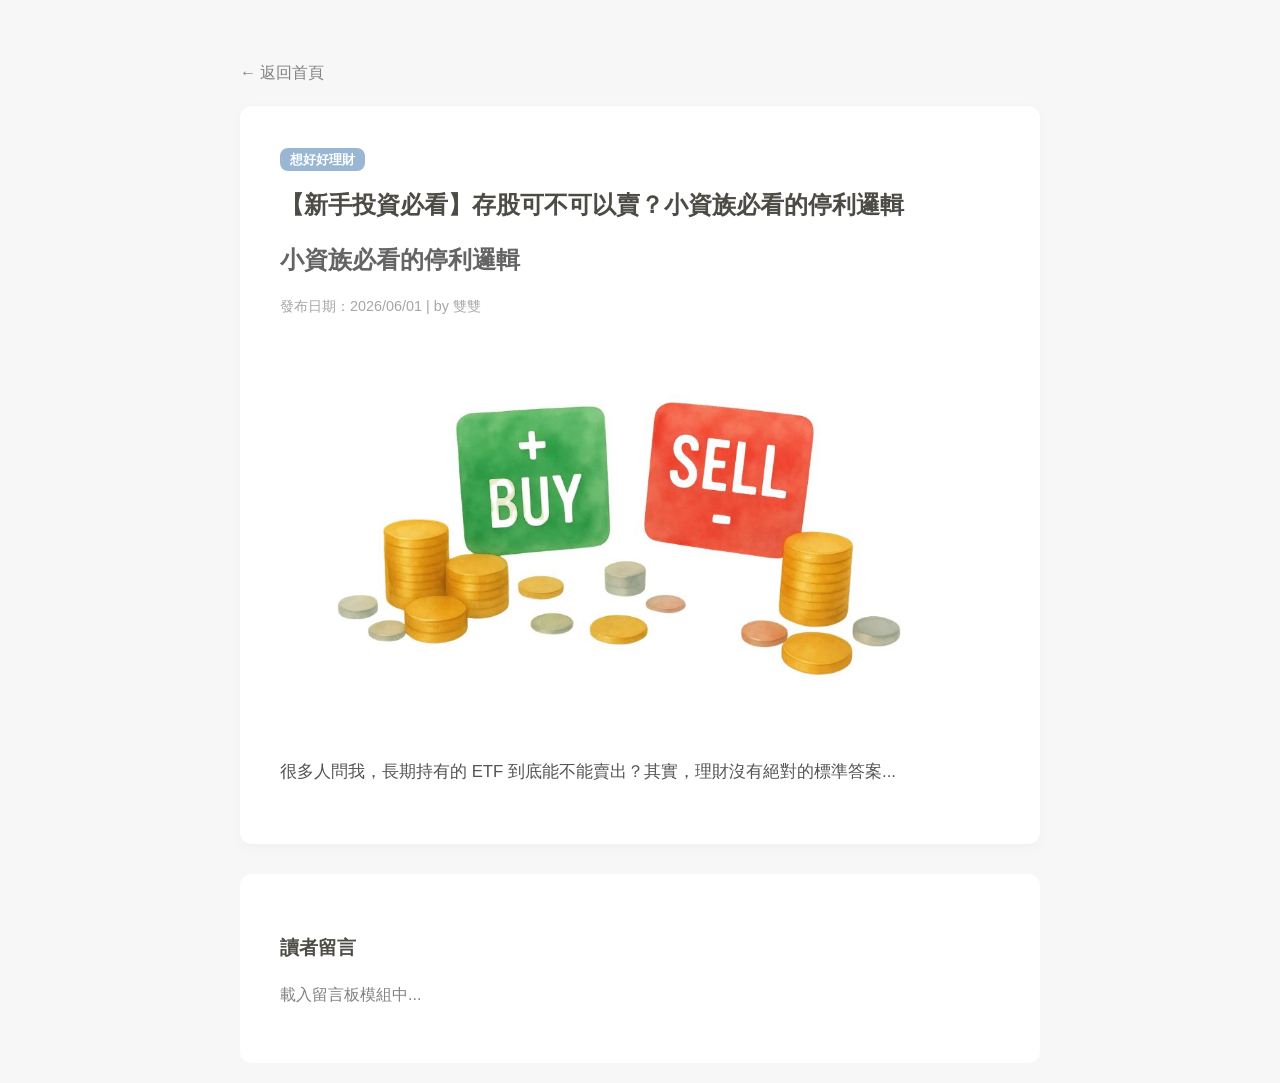
==== article-template.html @ 20d700a5 "Update article-template.html" ====
<!DOCTYPE html>
<html lang="zh-Hant">
<head>
    <meta charset="UTF-8">
    <meta name="viewport" content="width=device-width, initial-scale=1.0">
    <title>文章內頁 | 雙下巴存股</title>
    <link href="https://fonts.googleapis.com/css2?family=Noto+Sans+TC:wght@400;500;700&display=swap" rel="stylesheet">
    <link rel="stylesheet" href="style.css">
</head>
<body class="no-copy">

    <div class="container" style="max-width: 800px; margin-top: 40px;">
        <a href="index.html" style="color: var(--gray-3); text-decoration: none;">← 返回首頁</a>
        
        <!-- 文章標題與版頭圖片 -->
        <article style="background: var(--bg-white); padding: 40px; border-radius: var(--radius-md); margin-top: 20px; box-shadow: 0 4px 15px rgba(0,0,0,0.03);">
            <span class="tag tag-blue">想好好理財</span>
            <h1 style="color: var(--text-title); margin: 15px 0;">【新手投資必看】存股可不可以賣？小資族必看的停利邏輯</h1>
            <p> <h2 style="color: var(--text-light); margin: 12px 0;">小資族必看的停利邏輯</h2><p>
            <p style="color: var(--gray-4); font-size: 0.9rem;">發布日期：2026/06/01 | by 雙雙</p>
            
          <img src="存股可不可以賣.jpg" style="width: 100%; aspect-ratio: 16 / 9; object-fit: cover; display: block; margin: 0 auto 20px auto; border-radius: 12px;">
            
            <!-- 內文區塊 -->
            <div style="color: var(--text-body); line-height: 1.8; font-size: 1.05rem;">
                <p>很多人問我，長期持有的 ETF 到底能不能賣出？其實，理財沒有絕對的標準答案...</p>
                <!-- 這裡可以依序放入你的文字段落 -->
            </div>
        </article>

        <!-- 讀者留言板區塊 (使用第三方嵌入) -->
        <div style="background: var(--bg-white); padding: 40px; border-radius: var(--radius-md); margin-top: 30px;">
            <h3 style="color: var(--text-title);">讀者留言</h3>
            <div id="comments-section">
                <!-- 
                  【設定提示】
                  因為 GitHub Pages 是靜態網頁，建議在此處貼上 Disqus (disqus.com) 
                  或 Giscus (giscus.app) 提供的免費 HTML/JS 嵌入代碼。
                  它會自動生成一個完整的留言與回覆介面。
                -->
                <p style="color: var(--gray-3);">載入留言板模組中...</p>
            </div>
        </div>
    </div>

    <!-- 腳本：防複製防右鍵 -->
    <script>
        document.addEventListener('contextmenu', event => event.preventDefault());
        document.addEventListener('copy', event => {
            event.preventDefault();
            alert('本網站內容受版權保護，禁止複製。');
        });
    </script>
</body>
</html>
---- style.css ----
/* === 色彩與全域變數設定 === */

:root {
    /* 主體字型 (隨時可替換) */
    --main-font: 'Noto Serif TC', sans-serif;
    
    /* 標題與內文 */
    --text-title: #4D4B45;
    --text-body: #545454;
    --text-light: #646464;
    
    /* 背景色 */
    --bg-white: #ffffff;
    --bg-light-gray: #f7f7f7;
    
    /* 莫蘭迪與淺灰色系 */
    --morandi-blue: #99B7D3;
    --gray-1: #b8b8b8;
    --gray-2: #868686;
    --gray-3: #828282;
    --gray-4: #a6a6a6;
    
    /* 重點裝飾色 */
    --accent-blue: #4274A3;
    --accent-yellow: #FEF3C7;
    
    /* 倒角設定 (微圓角) */
    --radius-sm: 8px;
    --radius-md: 12px;
}

/* === 基礎設定與防拷貝 === */
body {
    font-family: var(--main-font);
    background-color: var(--bg-light-gray);
    color: var(--text-body);
    margin: 0;
    line-height: 1.6;
}

/* 禁止選取文字的 CSS 雙重防護 */
.no-copy {
    -webkit-user-select: none;
    -moz-user-select: none;
    -ms-user-select: none;
    user-select: none;
}

/* === 頂部橫幅與大頭貼 === */
.banner-section {
    position: relative;
    text-align: center;
    background-color: var(--bg-white);
    padding-bottom: 30px;
}

.banner-bg {
    height: 250px;
    /* 漸層帶透明度底圖 */
    background: linear-gradient(to bottom, rgba(153, 183, 211, 0.3), rgba(247, 247, 247, 0.5)), url('封面.jpg') center/cover;
}

.profile-avatar {
    width: 150px;
    height: 150px;
    border-radius: 50%; /* 大頭貼維持全圓 */
    border: 4px solid var(--bg-white);
    margin-top: -60px;
    box-shadow: 0 4px 10px rgba(0,0,0,0.1);
    object-fit: cover;
}

.profile-name { color: var(--text-title); margin: 10px 0 5px; font-size: 2rem; }
.profile-bio { color: var(--text-light); font-size: 1.3rem; margin: 0; }

/* === 版面配置 === */
.container { max-width: 1100px; margin: 0 auto; padding: 20px; }

/* === 動態數據區 === */
.stats-section {
    display: flex; justify-content: center; gap: 30px; margin: 30px 0;
}
.stat-box {
    background: var(--bg-white); padding: 20px 40px;
    border-radius: var(--radius-sm); text-align: center;
    box-shadow: 0 2px 15px rgba(0,0,0,0.03);
}
.stat-title { display: block; color: var(--gray-3); font-size: 0.9rem; }
.stat-number { display: block; color: var(--accent-blue); font-size: 2rem; font-weight: bold; margin-top: 5px; }

/* === 頁籤 (Tabs) === */
.tabs {
    display: flex; gap: 15px; margin-bottom: 30px; justify-content: center;
    border-bottom: 2px solid #eaeaea; padding-bottom: 10px;
}
.tab-btn {
    background: none; border: none; font-size: 1rem; color: var(--gray-2);
    cursor: pointer; padding: 5px 10px; font-weight: 500; transition: 0.3s;
}
.tab-btn.active { color: var(--accent-blue); border-bottom: 3px solid var(--accent-blue); }

/* === 文章卡片 (包含書單格式) === */
.article-grid {
    display: grid; grid-template-columns: repeat(auto-fill, minmax(300px, 1fr)); gap: 25px;
}
.article-card {
    background: var(--bg-white); border-radius: var(--radius-md);
    overflow: hidden; box-shadow: 0 4px 12px rgba(0,0,0,0.05);
    transition: transform 0.2s ease, box-shadow 0.2s ease;
}

/* 點擊按下去的動畫效果 */
.article-card:active, .read-more:active {
    transform: scale(0.98); /* 稍微縮小模擬點按 */
}

.card-img { 
    width: 100%; 
    aspect-ratio: 16 / 9; /* 鎖定 16:9 黃金比例 */
    object-fit: cover;
display: block;}
.card-content { padding: 20px; }
.card-content h3 { color: var(--text-title); margin: 10px 0; font-size: 1.2rem; }
.card-content p { color: var(--text-light); font-size: 0.95rem; }

.tag { padding: 4px 10px; border-radius: var(--radius-sm); font-size: 0.8rem; font-weight: bold; }
.tag-blue { background-color: var(--morandi-blue); color: var(--bg-white); }
.tag-yellow { background-color: var(--accent-yellow); color: var(--text-title); }
.tag-gray { background-color: var(--gray-1); color: var(--text-title); }

.read-more {
    display: inline-block; margin-top: 15px; color: var(--accent-blue);
    text-decoration: none; font-weight: bold; font-size: 1.1rem;
}

/* === 頁尾 (Footer) === */
footer {
    background-color: var(--bg-white); padding: 40px 20px;
    text-align: center; margin-top: 50px; border-top: 1px solid #eaeaea;
}
.footer-links { margin-bottom: 15px; }
.footer-links a { color: var(--gray-3); text-decoration: none; margin: 0 15px; font-size: 0.9rem; }
.footer-links a:hover { color: var(--accent-blue); }
.copyright { color: var(--gray-4); font-size: 0.8rem; }
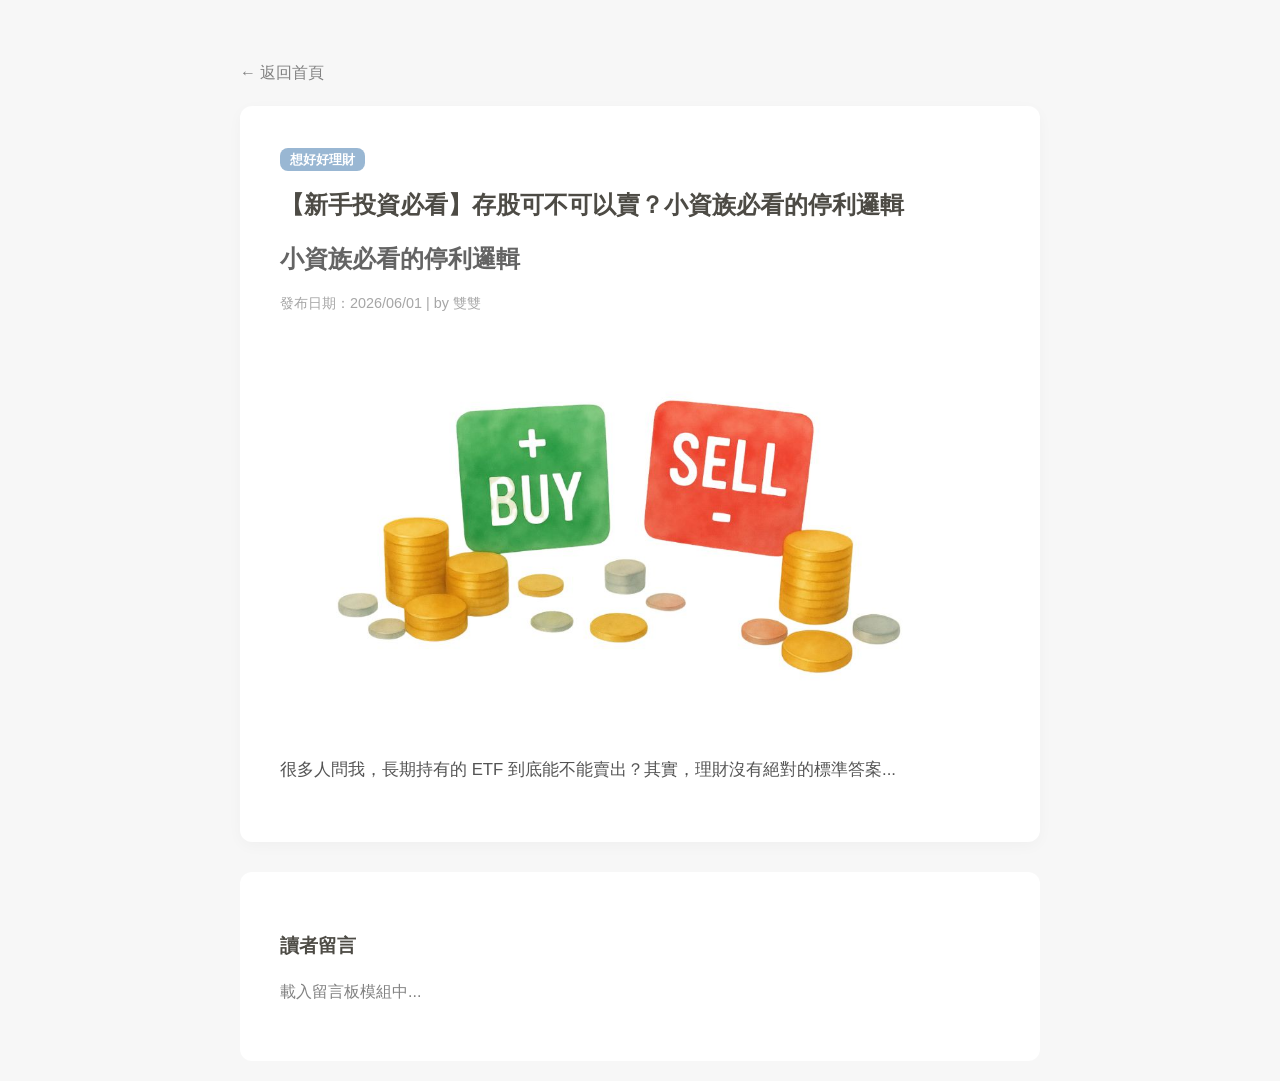
==== commit 3becccb7: "Fix HTML structure and update content" ====
--- a/article-template.html
+++ b/article-template.html
@@ -16,7 +16,7 @@
         <article style="background: var(--bg-white); padding: 40px; border-radius: var(--radius-md); margin-top: 20px; box-shadow: 0 4px 15px rgba(0,0,0,0.03);">
             <span class="tag tag-blue">想好好理財</span>
             <h1 style="color: var(--text-title); margin: 15px 0;">【新手投資必看】存股可不可以賣？小資族必看的停利邏輯</h1>
-            <p> <h2 style="color: var(--text-light); margin: 12px 0;">小資族必看的停利邏輯</h2><p>
+            <h2 style="color: var(--text-light); margin: 12px 0;">小資族必看的停利邏輯</h2>
             <p style="color: var(--gray-4); font-size: 0.9rem;">發布日期：2026/06/01 | by 雙雙</p>
             
           <img src="存股可不可以賣.jpg" style="width: 100%; aspect-ratio: 16 / 9; object-fit: cover; display: block; margin: 0 auto 20px auto; border-radius: 12px;">
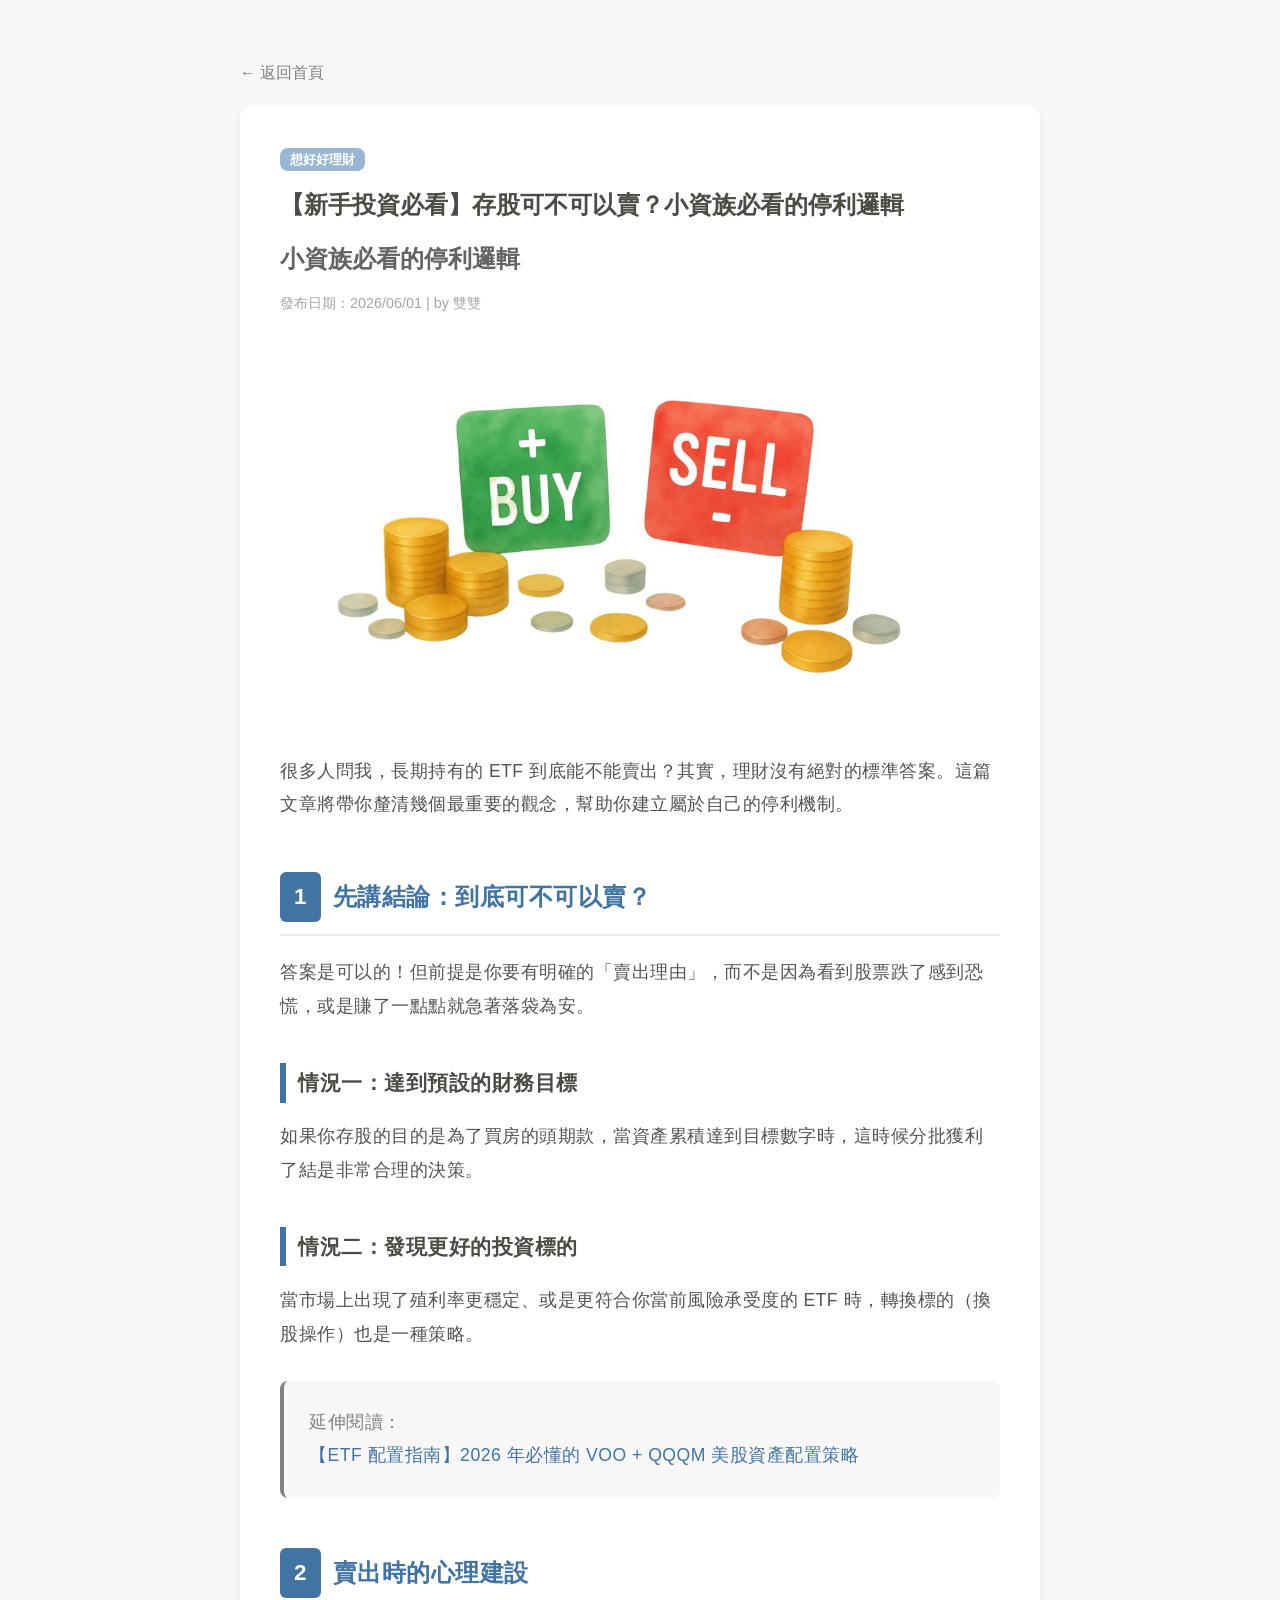
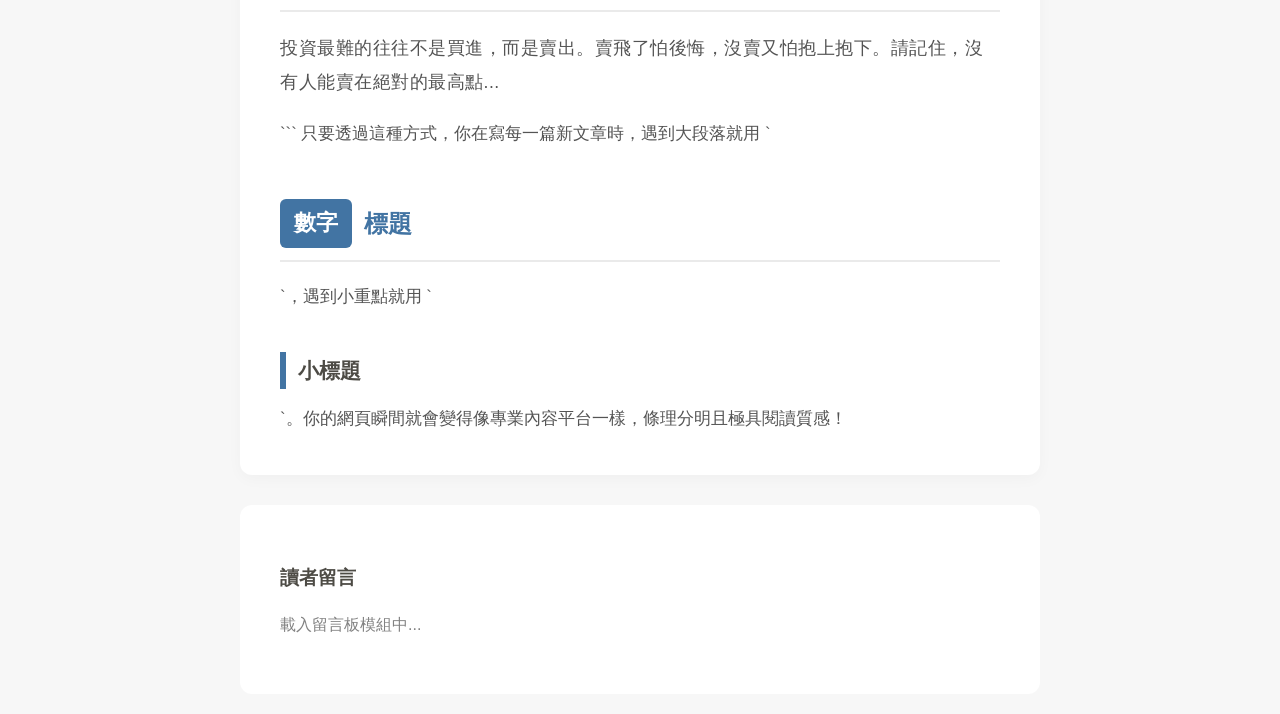
==== commit daaecfb7: "Update article-template.html" ====
--- a/article-template.html
+++ b/article-template.html
@@ -23,7 +23,35 @@
             
             <!-- 內文區塊 -->
             <div style="color: var(--text-body); line-height: 1.8; font-size: 1.05rem;">
-                <p>很多人問我，長期持有的 ETF 到底能不能賣出？其實，理財沒有絕對的標準答案...</p>
+                <div class="article-body">
+                
+                <p>很多人問我，長期持有的 ETF 到底能不能賣出？其實，理財沒有絕對的標準答案。這篇文章將帶你釐清幾個最重要的觀念，幫助你建立屬於自己的停利機制。</p>
+                
+                <h2 class="article-h2">
+                    <span class="step-num">1</span> 先講結論：到底可不可以賣？
+                </h2>
+                <p>答案是可以的！但前提是你要有明確的「賣出理由」，而不是因為看到股票跌了感到恐慌，或是賺了一點點就急著落袋為安。</p>
+
+                <h3 class="article-h3">情況一：達到預設的財務目標</h3>
+                <p>如果你存股的目的是為了買房的頭期款，當資產累積達到目標數字時，這時候分批獲利了結是非常合理的決策。</p>
+
+                <h3 class="article-h3">情況二：發現更好的投資標的</h3>
+                <p>當市場上出現了殖利率更穩定、或是更符合你當前風險承受度的 ETF 時，轉換標的（換股操作）也是一種策略。</p>
+
+                <div class="info-box">
+                    <p style="margin: 0; color: var(--gray-3);">延伸閱讀：</p>
+                    <a href="article-02.html">【ETF 配置指南】2026 年必懂的 VOO + QQQM 美股資產配置策略</a>
+                </div>
+
+                <h2 class="article-h2">
+                    <span class="step-num">2</span> 賣出時的心理建設
+                </h2>
+                <p>投資最難的往往不是買進，而是賣出。賣飛了怕後悔，沒賣又怕抱上抱下。請記住，沒有人能賣在絕對的最高點...</p>
+
+            </div>
+            ```
+
+只要透過這種方式，你在寫每一篇新文章時，遇到大段落就用 `<h2 class="article-h2"><span class="step-num">數字</span> 標題</h2>`，遇到小重點就用 `<h3 class="article-h3">小標題</h3>`。你的網頁瞬間就會變得像專業內容平台一樣，條理分明且極具閱讀質感！
                 <!-- 這裡可以依序放入你的文字段落 -->
             </div>
         </article>
--- a/style.css
+++ b/style.css
@@ -142,3 +142,69 @@
 .footer-links a { color: var(--gray-3); text-decoration: none; margin: 0 15px; font-size: 0.9rem; }
 .footer-links a:hover { color: var(--accent-blue); }
 .copyright { color: var(--gray-4); font-size: 0.8rem; }
+/* =========================================
+   文章內頁專用排版樣式 (Article Body)
+   ========================================= */
+
+/* 1. 統一文章內文的行距、字體大小與顏色 */
+.article-body {
+    color: var(--text-body);
+    line-height: 1.9;         /* 增加行距讓閱讀更舒適 */
+    font-size: 1.1rem;        /* 適合長文閱讀的字體大小 */
+    letter-spacing: 0.5px;    /* 字元間距稍微拉開 */
+}
+
+.article-body p {
+    margin-bottom: 20px;      /* 每個段落之間留出呼吸空間 */
+}
+
+/* 2. 帶有數字方塊的大標題 (H2) */
+.article-h2 {
+    font-size: 1.5rem;
+    color: var(--accent-blue);
+    border-bottom: 2px solid #eaeaea; /* 下方的分隔線 */
+    padding-bottom: 12px;
+    margin: 50px 0 20px 0;    /* 和上方的內容保持較大距離 */
+    display: flex;            /* 讓數字方塊和文字水平排列 */
+    align-items: center;
+    gap: 12px;                /* 數字方塊和文字的間距 */
+    font-weight: bold;
+}
+
+/* 大標題旁邊的數字方塊設計 */
+.step-num {
+    background-color: var(--accent-blue);
+    color: var(--bg-white);
+    padding: 4px 14px;
+    border-radius: 6px;
+    font-size: 1.4rem;
+}
+
+/* 3. 帶有左側藍色粗線的次標題 (H3) */
+.article-h3 {
+    font-size: 1.3rem;
+    color: var(--text-title);
+    border-left: 6px solid var(--accent-blue); /* 左側的藍色直線 */
+    padding-left: 12px;       /* 讓文字跟藍線保持距離 */
+    margin: 40px 0 15px 0;
+    font-weight: bold;
+}
+
+/* 4. 灰底的重點提示 / 延伸閱讀區塊 */
+.info-box {
+    background-color: var(--bg-light-gray);
+    padding: 25px;
+    border-radius: var(--radius-sm);
+    margin: 30px 0;
+    border-left: 4px solid var(--gray-3); /* 左側加一條低調的灰線 */
+}
+
+/* 延伸閱讀區塊內的連結顏色 */
+.info-box a {
+    color: var(--accent-blue);
+    text-decoration: none;
+    font-weight: 500;
+}
+.info-box a:hover {
+    text-decoration: underline;
+}
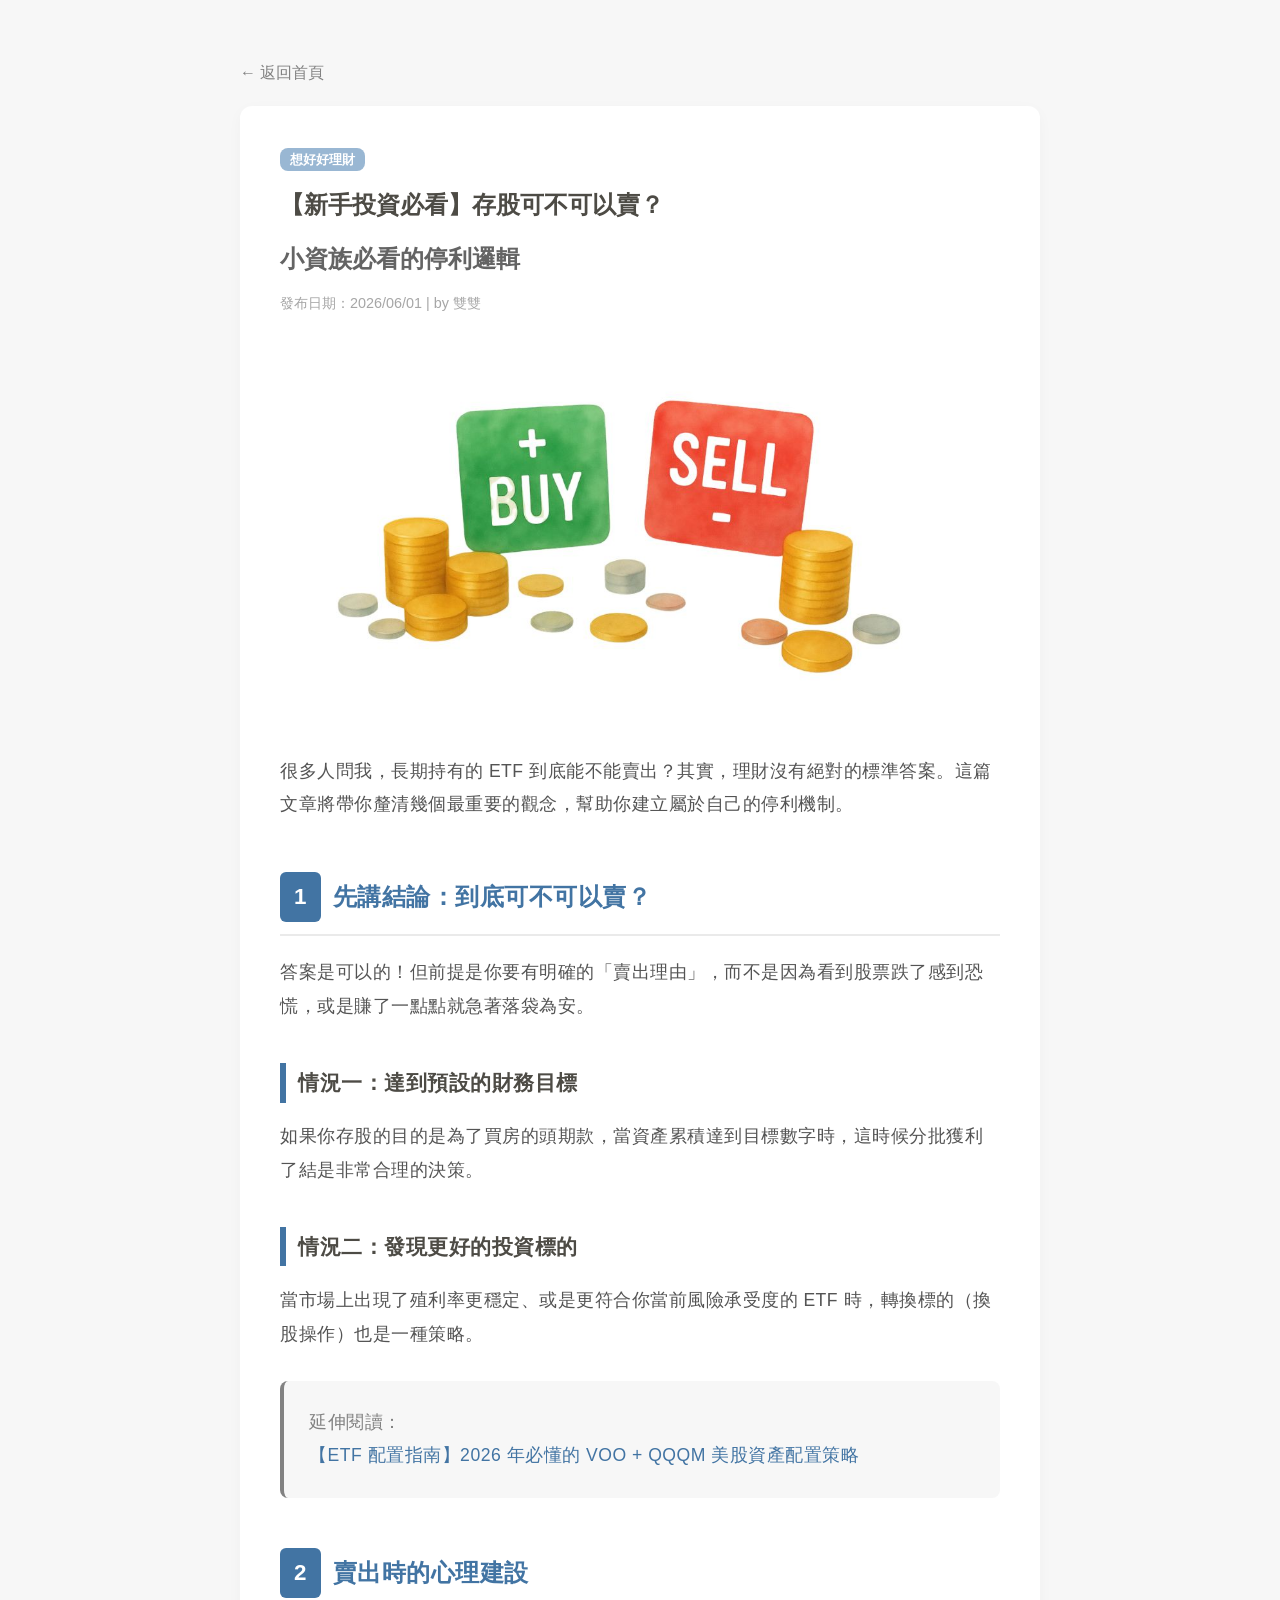
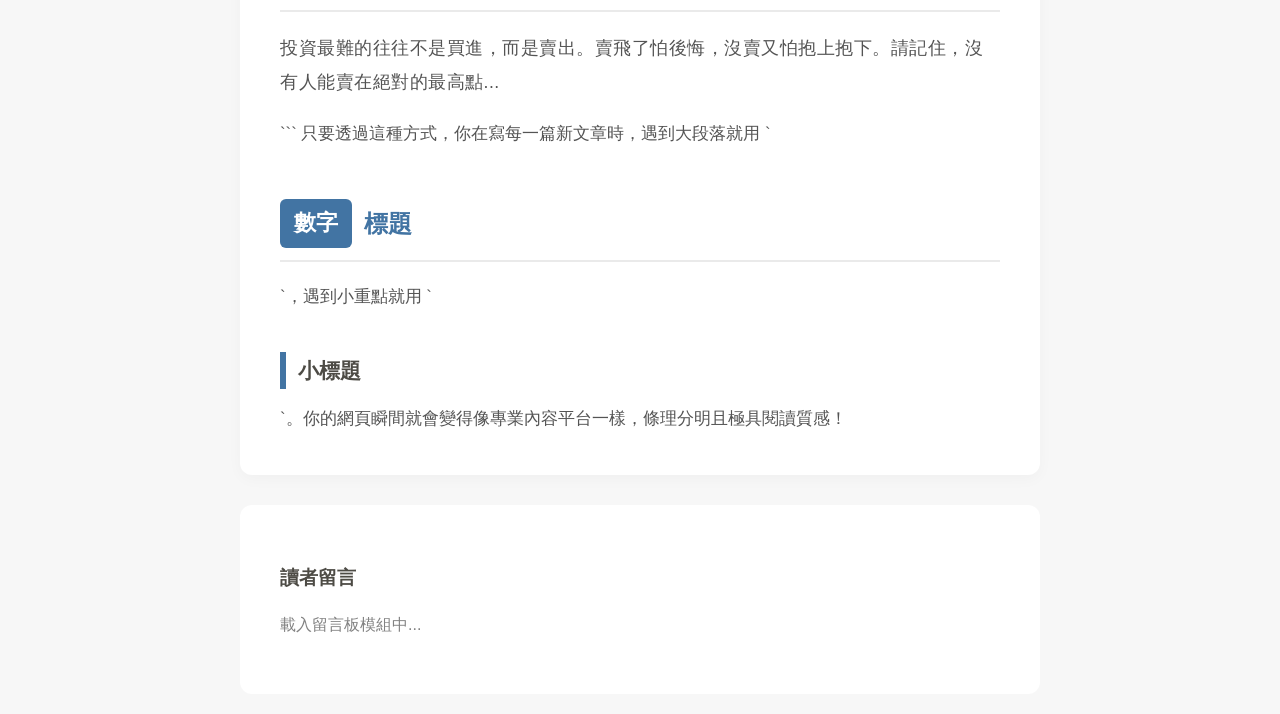
==== commit c1068562: "Update article-template.html" ====
--- a/article-template.html
+++ b/article-template.html
@@ -15,7 +15,7 @@
         <!-- 文章標題與版頭圖片 -->
         <article style="background: var(--bg-white); padding: 40px; border-radius: var(--radius-md); margin-top: 20px; box-shadow: 0 4px 15px rgba(0,0,0,0.03);">
             <span class="tag tag-blue">想好好理財</span>
-            <h1 style="color: var(--text-title); margin: 15px 0;">【新手投資必看】存股可不可以賣？小資族必看的停利邏輯</h1>
+            <h1 style="color: var(--text-title); margin: 15px 0;">【新手投資必看】存股可不可以賣？</h1>
             <h2 style="color: var(--text-light); margin: 12px 0;">小資族必看的停利邏輯</h2>
             <p style="color: var(--gray-4); font-size: 0.9rem;">發布日期：2026/06/01 | by 雙雙</p>
             
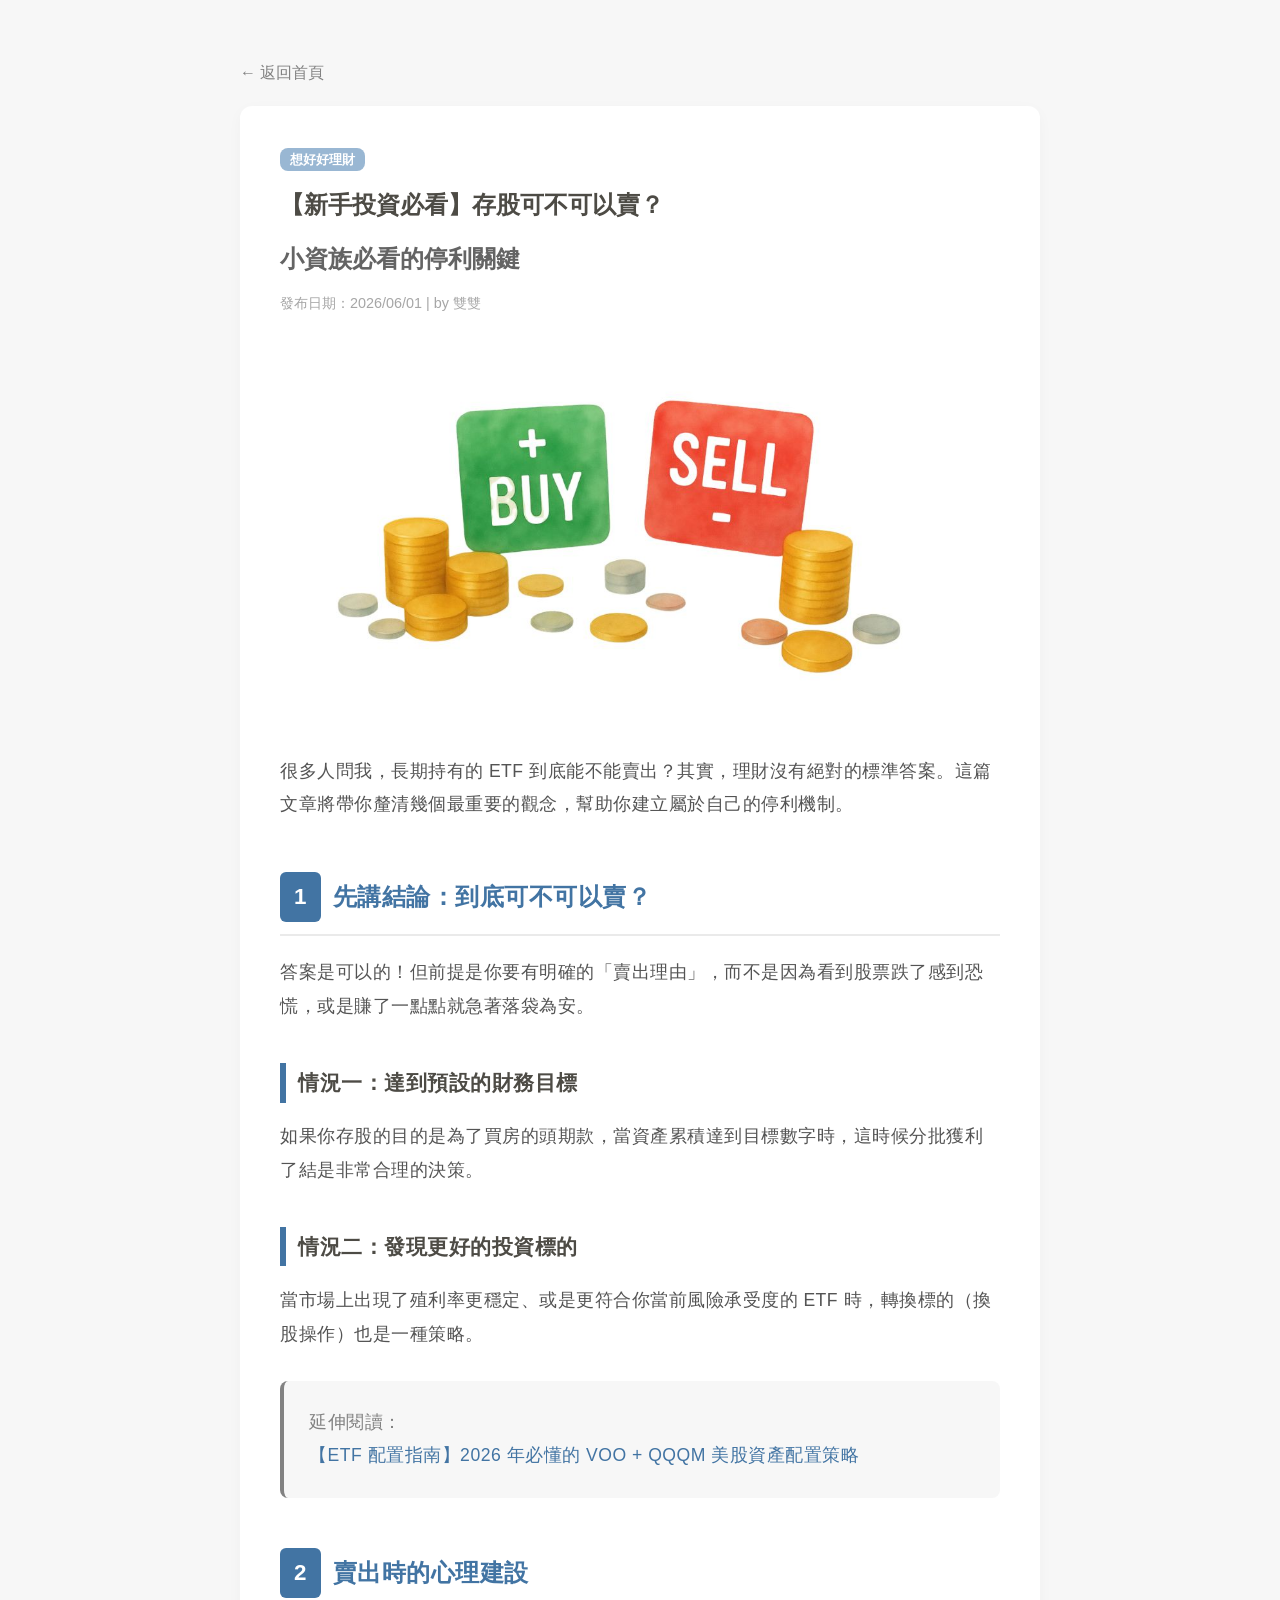
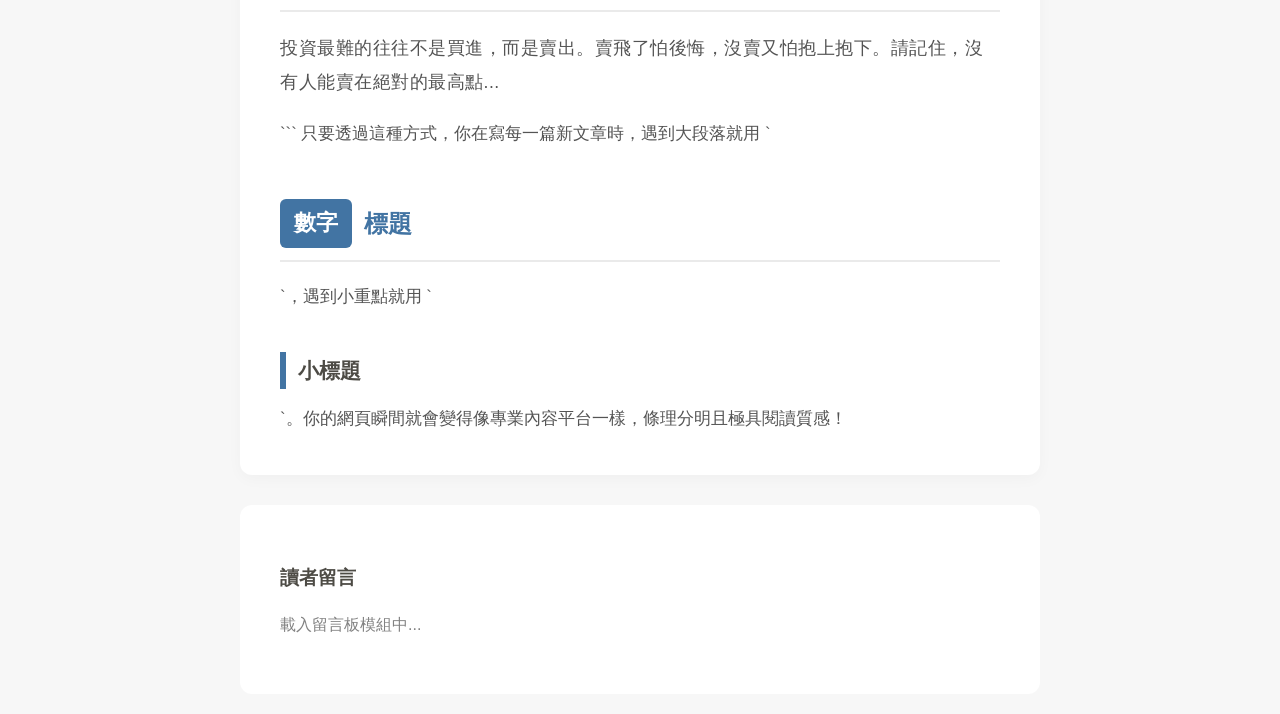
==== commit c3361881: "Update article-template.html" ====
--- a/article-template.html
+++ b/article-template.html
@@ -16,7 +16,7 @@
         <article style="background: var(--bg-white); padding: 40px; border-radius: var(--radius-md); margin-top: 20px; box-shadow: 0 4px 15px rgba(0,0,0,0.03);">
             <span class="tag tag-blue">想好好理財</span>
             <h1 style="color: var(--text-title); margin: 15px 0;">【新手投資必看】存股可不可以賣？</h1>
-            <h2 style="color: var(--text-light); margin: 12px 0;">小資族必看的停利邏輯</h2>
+            <h2 style="color: var(--text-light); margin: 12px 0;">小資族必看的停利關鍵</h2>
             <p style="color: var(--gray-4); font-size: 0.9rem;">發布日期：2026/06/01 | by 雙雙</p>
             
           <img src="存股可不可以賣.jpg" style="width: 100%; aspect-ratio: 16 / 9; object-fit: cover; display: block; margin: 0 auto 20px auto; border-radius: 12px;">
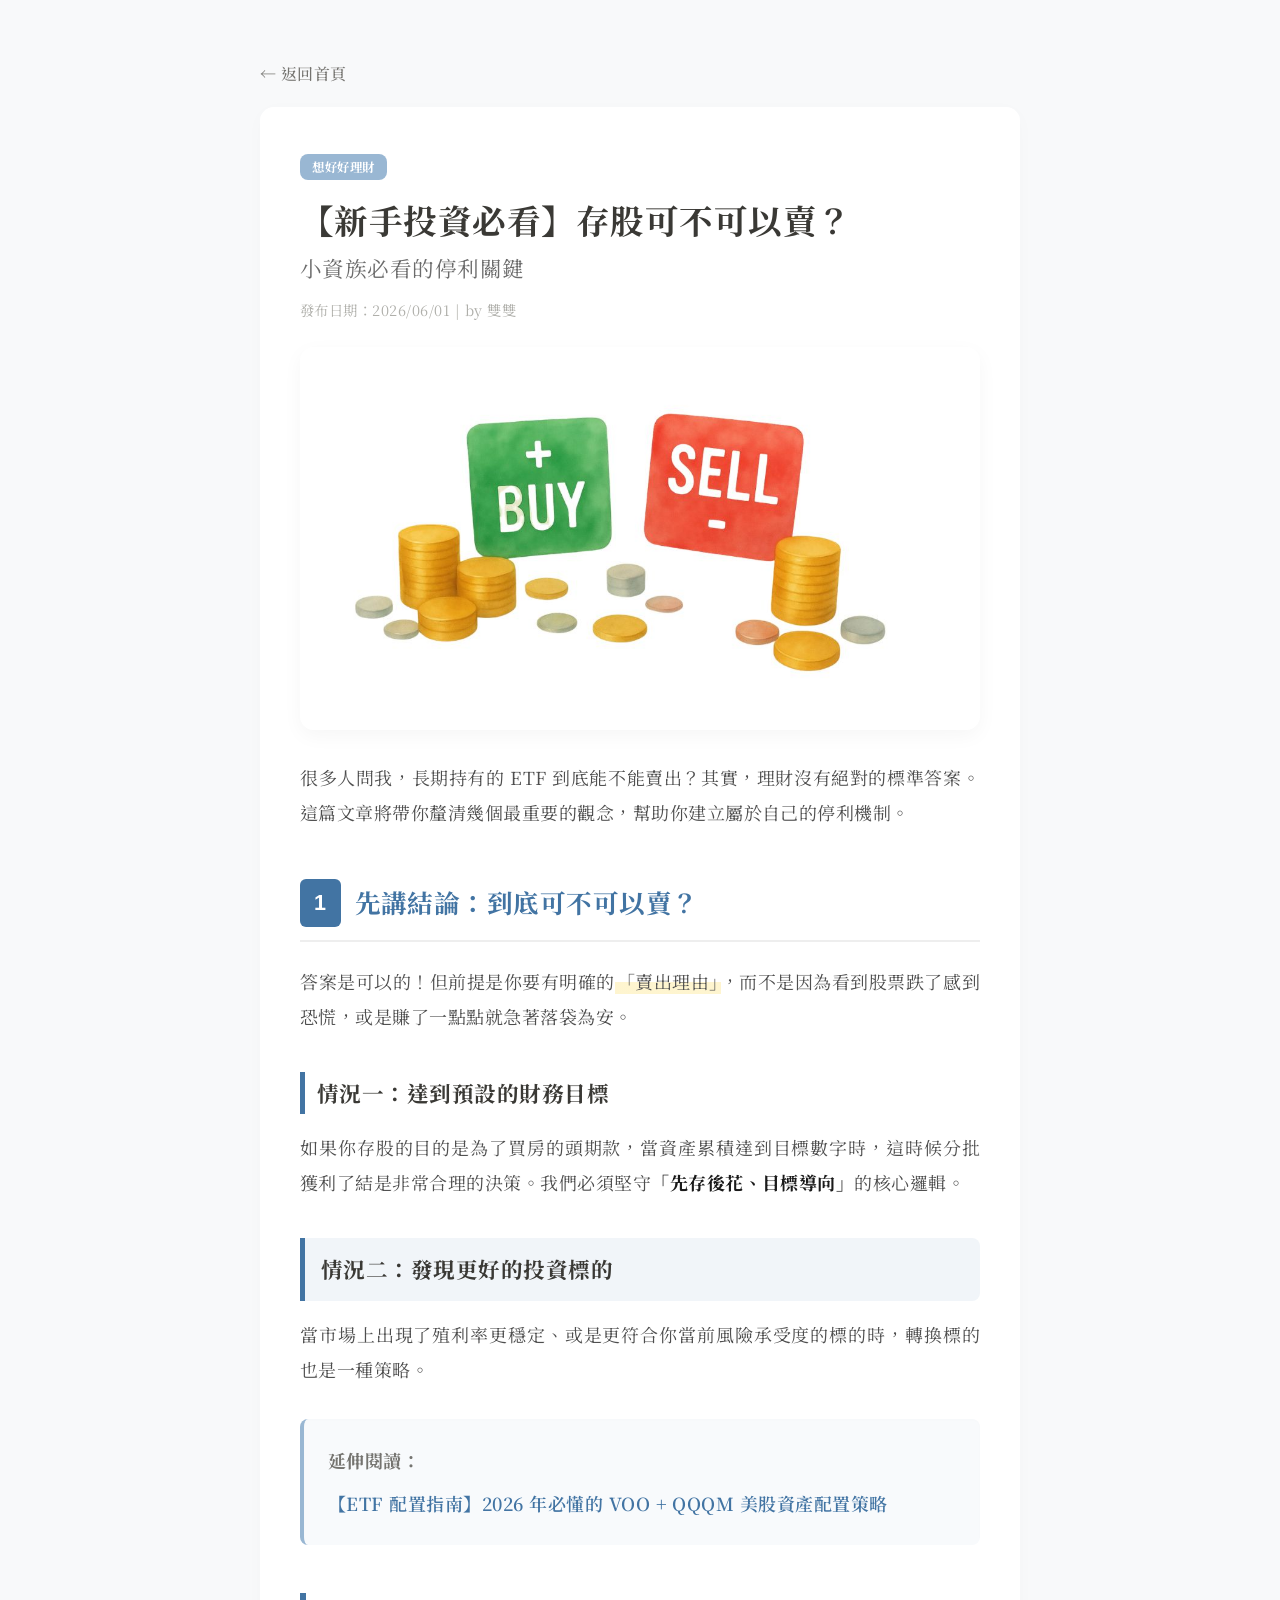
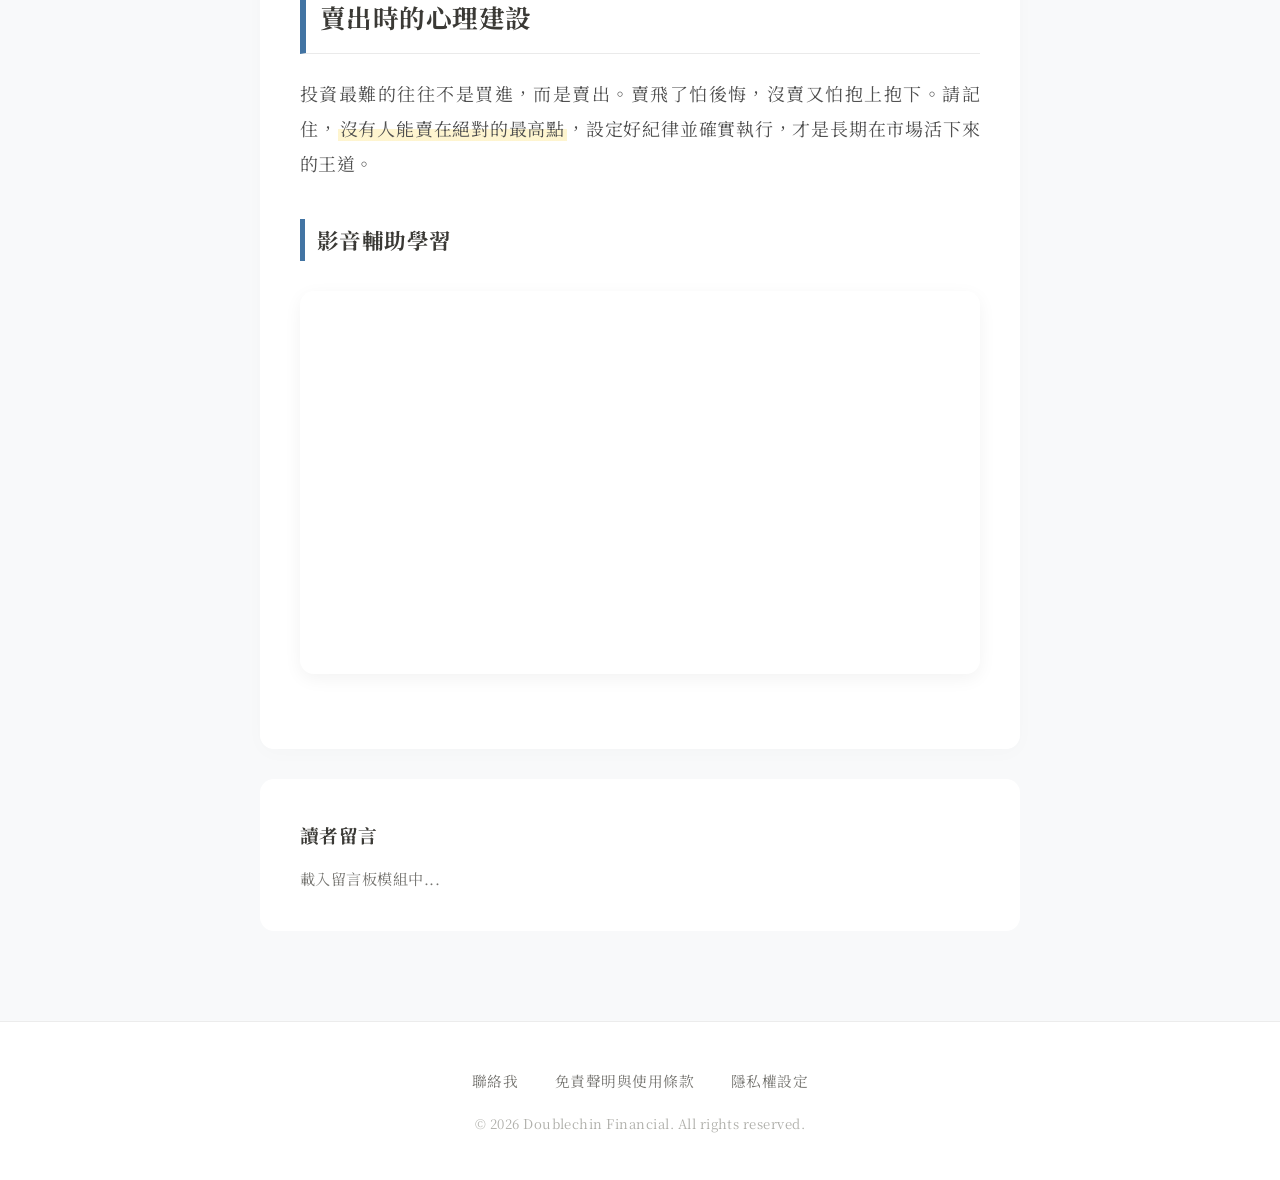
==== commit 2c8a7658: "Update article-template.html" ====
--- a/article-template.html
+++ b/article-template.html
@@ -4,79 +4,120 @@
     <meta charset="UTF-8">
     <meta name="viewport" content="width=device-width, initial-scale=1.0">
     <title>文章內頁 | 雙下巴存股</title>
-    <link href="https://fonts.googleapis.com/css2?family=Noto+Sans+TC:wght@400;500;700&display=swap" rel="stylesheet">
+    <link rel="preconnect" href="https://fonts.gstatic.com" crossorigin>
+    <link href="https://fonts.googleapis.com/css2?family=Noto+Serif+TC:wght@400;500;700&display=swap" rel="stylesheet">
+    <link rel="stylesheet" href="https://unpkg.com/aos@next/dist/aos.css" />
     <link rel="stylesheet" href="style.css">
 </head>
 <body class="no-copy">
 
-    <div class="container" style="max-width: 800px; margin-top: 40px;">
-        <a href="index.html" style="color: var(--gray-3); text-decoration: none;">← 返回首頁</a>
+<div class="reading-progress-container">
+        <div id="readingProgress" class="reading-progress-bar"></div>
+    </div>
+
+    <div class="container-narrow" style="margin-top: 30px;">
+        <a href="index.html" style="color: var(--gray-3); text-decoration: none; font-weight: 500; display: inline-flex; align-items: center; gap: 5px; transition: color 0.2s;" onmouseover="this.style.color='var(--accent-blue)'" onmouseout="this.style.color='var(--gray-3)'">← 返回首頁</a>
         
-        <!-- 文章標題與版頭圖片 -->
-        <article style="background: var(--bg-white); padding: 40px; border-radius: var(--radius-md); margin-top: 20px; box-shadow: 0 4px 15px rgba(0,0,0,0.03);">
+        <article style="background: var(--bg-white); padding: 45px 40px; border-radius: var(--radius-md); margin-top: 20px; box-shadow: 0 4px 20px rgba(0,0,0,0.02);" data-aos="fade-up">
             <span class="tag tag-blue">想好好理財</span>
-            <h1 style="color: var(--text-title); margin: 15px 0;">【新手投資必看】存股可不可以賣？</h1>
-            <h2 style="color: var(--text-light); margin: 12px 0;">小資族必看的停利關鍵</h2>
-            <p style="color: var(--gray-4); font-size: 0.9rem;">發布日期：2026/06/01 | by 雙雙</p>
+            <h1 style="color: var(--text-title); margin: 18px 0 10px 0; font-size: 2.1rem; line-height: 1.35; font-weight: 700;">【新手投資必看】存股可不可以賣？</h1>
+            <h2 style="color: var(--text-light); margin: 0 0 15px 0; font-size: 1.35rem; font-weight: 400; line-height: 1.4;">小資族必看的停利關鍵</h2>
+            <p style="color: var(--gray-4); font-size: 0.9rem; margin-bottom: 25px;">發布日期：2026/06/01 | by 雙雙</p>
             
-          <img src="存股可不可以賣.jpg" style="width: 100%; aspect-ratio: 16 / 9; object-fit: cover; display: block; margin: 0 auto 20px auto; border-radius: 12px;">
+            <img src="存股可不可以賣.jpg" alt="存股可不可以賣首圖" class="article-hero-img">
             
-            <!-- 內文區塊 -->
-            <div style="color: var(--text-body); line-height: 1.8; font-size: 1.05rem;">
-                <div class="article-body">
+            <div class="article-body">
+                <p data-aos="fade-up">很多人問我，長期持有的 ETF 到底能不能賣出？其實，理財沒有絕對的標準答案。這篇文章將帶你釐清幾個最重要的觀念，幫助你建立屬於自己的停利機制。</p>
                 
-                <p>很多人問我，長期持有的 ETF 到底能不能賣出？其實，理財沒有絕對的標準答案。這篇文章將帶你釐清幾個最重要的觀念，幫助你建立屬於自己的停利機制。</p>
-                
-                <h2 class="article-h2">
+                <h2 class="article-h2-num" data-aos="fade-up">
                     <span class="step-num">1</span> 先講結論：到底可不可以賣？
                 </h2>
-                <p>答案是可以的！但前提是你要有明確的「賣出理由」，而不是因為看到股票跌了感到恐慌，或是賺了一點點就急著落袋為安。</p>
+                <p data-aos="fade-up">答案是可以的！但前提是你要有明確的<span class="mark-yellow">「賣出理由」</span>，而不是因為看到股票跌了感到恐慌，或是賺了一點點就急著落袋為安。</p>
 
-                <h3 class="article-h3">情況一：達到預設的財務目標</h3>
-                <p>如果你存股的目的是為了買房的頭期款，當資產累積達到目標數字時，這時候分批獲利了結是非常合理的決策。</p>
+                <h3 class="article-h3" data-aos="fade-up">情況一：達到預設的財務目標</h3>
+                <p data-aos="fade-up">如果你存股的目的是為了買房的頭期款，當資產累積達到目標數字時，這時候分批獲利了結是非常合理的決策。我們必須堅守<strong>「先存後花、目標導向」</strong>的核心邏輯。</p>
 
-                <h3 class="article-h3">情況二：發現更好的投資標的</h3>
-                <p>當市場上出現了殖利率更穩定、或是更符合你當前風險承受度的 ETF 時，轉換標的（換股操作）也是一種策略。</p>
+                <h3 class="article-h3-block" data-aos="fade-up">情況二：發現更好的投資標的</h3>
+                <p data-aos="fade-up">當市場上出現了殖利率更穩定、或是更符合你當前風險承受度的標的時，轉換標的也是一種策略。</p>
 
-                <div class="info-box">
-                    <p style="margin: 0; color: var(--gray-3);">延伸閱讀：</p>
-                    <a href="article-02.html">【ETF 配置指南】2026 年必懂的 VOO + QQQM 美股資產配置策略</a>
+                <div class="info-box" data-aos="fade-up">
+                    <p style="margin: 0; color: var(--gray-3); font-weight: bold;">延伸閱讀：</p>
+                    <a href="#">【ETF 配置指南】2026 年必懂的 VOO + QQQM 美股資產配置策略</a>
                 </div>
 
-                <h2 class="article-h2">
-                    <span class="step-num">2</span> 賣出時的心理建設
-                </h2>
-                <p>投資最難的往往不是買進，而是賣出。賣飛了怕後悔，沒賣又怕抱上抱下。請記住，沒有人能賣在絕對的最高點...</p>
-
-            </div>
-            ```
-
-只要透過這種方式，你在寫每一篇新文章時，遇到大段落就用 `<h2 class="article-h2"><span class="step-num">數字</span> 標題</h2>`，遇到小重點就用 `<h3 class="article-h3">小標題</h3>`。你的網頁瞬間就會變得像專業內容平台一樣，條理分明且極具閱讀質感！
-                <!-- 這裡可以依序放入你的文字段落 -->
+                <h2 class="article-h2-line" data-aos="fade-up">賣出時的心理建設</h2>
+                <p data-aos="fade-up">投資最難的往往不是買進，而是賣出。賣飛了怕後悔，沒賣又怕抱上抱下。請記住，<span class="mark-yellow">沒有人能賣在絕對的最高點</span>，設定好紀律並確實執行，才是長期在市場活下來的王道。</p>
+                
+                <h3 class="article-h3" data-aos="fade-up">影音輔助學習</h3>
+                <div class="youtube-box" data-aos="fade-up">
+                    <iframe src="https://www.youtube.com/embed/dQw4w9WgXcQ" allowfullscreen></iframe>
+                </div>
             </div>
         </article>
 
-        <!-- 讀者留言板區塊 (使用第三方嵌入) -->
-        <div style="background: var(--bg-white); padding: 40px; border-radius: var(--radius-md); margin-top: 30px;">
-            <h3 style="color: var(--text-title);">讀者留言</h3>
+        <div style="background: var(--bg-white); padding: 40px; border-radius: var(--radius-md); margin-top: 30px;" data-aos="fade-up">
+            <h3 style="color: var(--text-title); margin-top: 0; margin-bottom: 15px; font-weight: 700;">讀者留言</h3>
             <div id="comments-section">
-                <!-- 
-                  【設定提示】
-                  因為 GitHub Pages 是靜態網頁，建議在此處貼上 Disqus (disqus.com) 
-                  或 Giscus (giscus.app) 提供的免費 HTML/JS 嵌入代碼。
-                  它會自動生成一個完整的留言與回覆介面。
-                -->
-                <p style="color: var(--gray-3);">載入留言板模組中...</p>
+                <p style="color: var(--gray-3); font-size: 0.95rem; margin: 0;">載入留言板模組中...</p>
             </div>
         </div>
     </div>
 
-    <!-- 腳本：防複製防右鍵 -->
+    <footer>
+        <div class="footer-links">
+            <a href="#">聯絡我</a>
+            <a href="#">免責聲明與使用條款</a>
+            <a href="#">隱私權設定</a>
+        </div>
+        <p class="copyright">© 2026 Doublechin Financial. All rights reserved.</p>
+    </footer>
+
+    <button id="backToTop" class="back-to-top" title="回到頂部">↑</button>
+
+    <script src="https://unpkg.com/aos@next/dist/aos.js"></script>
     <script>
+        // 初始化 AOS
+        AOS.init({ duration: 800, once: true });
+
+        // 1. 全防護防右鍵與防拷貝機制
         document.addEventListener('contextmenu', event => event.preventDefault());
         document.addEventListener('copy', event => {
             event.preventDefault();
-            alert('本網站內容受版權保護，禁止複製。');
+            alert('本網站內容受全權版權保護，全面禁止複製。');
+        });
+        document.addEventListener('keydown', event => {
+            if (event.keyCode === 123 || 
+                (event.ctrlKey && event.shiftKey && (event.keyCode === 73 || event.keyCode === 67)) || 
+                (event.ctrlKey && event.keyCode === 85)) {
+                event.preventDefault();
+                return false;
+            }
+        });
+
+        // 2. 頂部藍色滾動閱讀進度條 JS 邏輯
+        window.addEventListener('scroll', () => {
+            const winScroll = document.body.scrollTop || document.documentElement.scrollTop;
+            const height = document.documentElement.scrollHeight - document.documentElement.clientHeight;
+            const scrolled = (winScroll / height) * 100;
+            document.getElementById('readingProgress').style.width = scrolled + '%';
+        });
+
+        // 3. 模組化防呆自動化：讓所有 .info-box 內部的 a 標籤全數自動帶有 target="_blank"
+        document.querySelectorAll('.info-box a').forEach(link => {
+            link.setAttribute('target', '_blank');
+        });
+
+        // 4. 回到頂部按鈕邏輯
+        const backToTopBtn = document.getElementById('backToTop');
+        window.addEventListener('scroll', () => {
+            if (window.scrollY > 400) {
+                backToTopBtn.classList.add('visible');
+            } else {
+                backToTopBtn.classList.remove('visible');
+            }
+        });
+        backToTopBtn.addEventListener('click', () => {
+            window.scrollTo({ top: 0, behavior: 'smooth' });
         });
     </script>
 </body>
--- a/style.css
+++ b/style.css
@@ -1,44 +1,51 @@
- /* === 色彩與全域變數設定 === */
-
+/* =========================================
+   色彩、微調與全域變數設定 (莫蘭迪高質感)
+   ========================================= */
 :root {
-    /* 主體字型 (隨時可替換) */
-    --main-font: 'Noto Serif TC', sans-serif;
-    
-    /* 標題與內文 */
-    --text-title: #4D4B45;
-    --text-body: #545454;
-    --text-light: #646464;
-    
-    /* 背景色 */
+    /* 主體高質感古典中英字型 */
+    --main-font: 'Noto Serif TC', -apple-system, BlinkMacSystemFont, "Segoe UI", Roboto, sans-serif;
+    
+    /* 專業標題與內文字流設定 */
+    --text-title: #3A3935;
+    --text-body: #4E4E4E;
+    --text-light: #6C6C6C;
+    
+    /* 極簡多維背景色 */
     --bg-white: #ffffff;
-    --bg-light-gray: #f7f7f7;
-    
-    /* 莫蘭迪與淺灰色系 */
+    --bg-light-gray: #f8f9fa;
+    
+    /* 莫蘭迪低飽和色系 */
     --morandi-blue: #99B7D3;
-    --gray-1: #b8b8b8;
-    --gray-2: #868686;
-    --gray-3: #828282;
-    --gray-4: #a6a6a6;
-    
-    /* 重點裝飾色 */
+    --gray-1: #D2D2D2;
+    --gray-2: #8E8D88;
+    --gray-3: #757470;
+    --gray-4: #AFAFAa;
+    
+    /* 精緻重點裝飾色 */
     --accent-blue: #4274A3;
-    --accent-yellow: #FEF3C7;
-    
-    /* 倒角設定 (微圓角) */
+    --accent-yellow-light: rgba(254, 243, 199, 0.7);
+    
+    /* 高級圓角柔化設定 */
     --radius-sm: 8px;
-    --radius-md: 12px;
-}
-
-/* === 基礎設定與防拷貝 === */
+    --radius-md: 14px;
+}
+
+/* === 全域重設與全站防拷貝雙重防護 === */
+*, *::before, *::after {
+    box-sizing: border-box;
+}
+
 body {
     font-family: var(--main-font);
     background-color: var(--bg-light-gray);
     color: var(--text-body);
     margin: 0;
-    line-height: 1.6;
-}
-
-/* 禁止選取文字的 CSS 雙重防護 */
+    padding: 0;
+    line-height: 1.7;
+    letter-spacing: 0.03em;
+}
+
+/* 防滑鼠選取全站保護 */
 .no-copy {
     -webkit-user-select: none;
     -moz-user-select: none;
@@ -46,165 +53,165 @@
     user-select: none;
 }
 
-/* === 頂部橫幅與大頭貼 === */
+/* === 進度條元件 === */
+.reading-progress-container {
+    position: fixed;
+    top: 0;
+    left: 0;
+    width: 100%;
+    height: 4px;
+    background: transparent;
+    z-index: 9999;
+}
+.reading-progress-bar {
+    height: 100%;
+    width: 0%;
+    background-color: var(--accent-blue);
+    transition: width 0.1s ease-out;
+}
+
+/* === 響應式雙寬度排版架構 === */
+.container-wide { max-width: 1100px; margin: 0 auto; padding: 30px 20px; }
+.container-narrow { max-width: 800px; margin: 0 auto; padding: 30px 20px; }
+
+/* === 頂部大橫幅與個人形象區 === */
 .banner-section {
     position: relative;
     text-align: center;
     background-color: var(--bg-white);
-    padding-bottom: 30px;
+    padding-bottom: 35px;
+    border-bottom: 1px solid rgba(0,0,0,0.04);
 }
 
 .banner-bg {
-    height: 250px;
-    /* 漸層帶透明度底圖 */
-    background: linear-gradient(to bottom, rgba(153, 183, 211, 0.3), rgba(247, 247, 247, 0.5)), url('封面.jpg') center/cover;
+    height: 260px;
+    background: linear-gradient(to bottom, rgba(153, 183, 211, 0.25), rgba(248, 249, 250, 0.6)), url('封面.jpg') center/cover no-repeat;
 }
 
 .profile-avatar {
-    width: 150px;
-    height: 150px;
-    border-radius: 50%; /* 大頭貼維持全圓 */
-    border: 4px solid var(--bg-white);
-    margin-top: -60px;
-    box-shadow: 0 4px 10px rgba(0,0,0,0.1);
+    width: 140px; height: 140px;
+    border-radius: 50%;
+    border: 5px solid var(--bg-white);
+    margin-top: -70px;
+    box-shadow: 0 8px 25px rgba(0,0,0,0.08);
     object-fit: cover;
-}
-
-.profile-name { color: var(--text-title); margin: 10px 0 5px; font-size: 2rem; }
-.profile-bio { color: var(--text-light); font-size: 1.3rem; margin: 0; }
-
-/* === 版面配置 === */
-.container { max-width: 1100px; margin: 0 auto; padding: 20px; }
-
-/* === 動態數據區 === */
-.stats-section {
-    display: flex; justify-content: center; gap: 30px; margin: 30px 0;
-}
-.stat-box {
-    background: var(--bg-white); padding: 20px 40px;
-    border-radius: var(--radius-sm); text-align: center;
-    box-shadow: 0 2px 15px rgba(0,0,0,0.03);
-}
-.stat-title { display: block; color: var(--gray-3); font-size: 0.9rem; }
-.stat-number { display: block; color: var(--accent-blue); font-size: 2rem; font-weight: bold; margin-top: 5px; }
-
-/* === 頁籤 (Tabs) === */
-.tabs {
-    display: flex; gap: 15px; margin-bottom: 30px; justify-content: center;
-    border-bottom: 2px solid #eaeaea; padding-bottom: 10px;
-}
-.tab-btn {
-    background: none; border: none; font-size: 1rem; color: var(--gray-2);
-    cursor: pointer; padding: 5px 10px; font-weight: 500; transition: 0.3s;
-}
-.tab-btn.active { color: var(--accent-blue); border-bottom: 3px solid var(--accent-blue); }
-
-/* === 文章卡片 (包含書單格式) === */
-.article-grid {
-    display: grid; grid-template-columns: repeat(auto-fill, minmax(300px, 1fr)); gap: 25px;
-}
+    transition: transform 0.4s ease;
+}
+.profile-avatar:hover { transform: rotate(5deg) scale(1.03); }
+
+.profile-name { color: var(--text-title); margin: 15px 0 6px 0; font-size: 2.1rem; font-weight: 700; }
+.profile-bio { color: var(--text-light); font-size: 1.15rem; margin: 0 0 15px 0; }
+
+/* === 極簡單色社群圖示排版 === */
+.social-links { display: flex; justify-content: center; gap: 20px; margin-top: 10px; }
+.social-icon { color: var(--gray-2); display: inline-flex; align-items: center; justify-content: center; transition: color 0.25s ease, transform 0.25s ease; text-decoration: none; }
+.social-icon svg { width: 22px; height: 22px; fill: currentColor; }
+.social-icon:hover { color: var(--accent-blue); transform: translateY(-2px); }
+
+/* === 精緻動態數據看板區 === */
+.stats-section { display: flex; justify-content: center; gap: 35px; margin: 35px 0; }
+.stat-box { background: var(--bg-white); padding: 22px 50px; border-radius: var(--radius-sm); text-align: center; box-shadow: 0 4px 20px rgba(0,0,0,0.02); border: 1px solid rgba(0,0,0,0.01); }
+.stat-title { display: block; color: var(--gray-3); font-size: 0.9rem; font-weight: 500; }
+.stat-number { display: block; color: var(--accent-blue); font-size: 2.2rem; font-weight: 700; margin-top: 5px; }
+
+/* === 分類切換導覽 (Tabs) === */
+.tabs { display: flex; gap: 20px; margin-bottom: 35px; justify-content: center; border-bottom: 2px solid #f1f1f1; padding-bottom: 12px; }
+.tab-btn { background: none; border: none; font-size: 1.05rem; color: var(--gray-2); cursor: pointer; padding: 6px 14px; font-weight: 500; position: relative; transition: color 0.3s ease; }
+.tab-btn.active { color: var(--accent-blue); font-weight: 700; }
+.tab-btn.active::after { content: ''; position: absolute; bottom: -14px; left: 0; width: 100%; height: 3px; background-color: var(--accent-blue); border-radius: 2px; }
+
+/* === 文章卡片 RWD 網格架構 === */
+.article-grid { display: grid; grid-template-columns: repeat(auto-fill, minmax(310px, 1fr)); gap: 30px; }
+
 .article-card {
-    background: var(--bg-white); border-radius: var(--radius-md);
-    overflow: hidden; box-shadow: 0 4px 12px rgba(0,0,0,0.05);
-    transition: transform 0.2s ease, box-shadow 0.2s ease;
-}
-
-/* 點擊按下去的動畫效果 */
-.article-card:active, .read-more:active {
-    transform: scale(0.98); /* 稍微縮小模擬點按 */
-}
-
-.card-img { 
-    width: 100%; 
-    aspect-ratio: 16 / 9; /* 鎖定 16:9 黃金比例 */
-    object-fit: cover;
-display: block;}
-.card-content { padding: 20px; }
-.card-content h3 { color: var(--text-title); margin: 10px 0; font-size: 1.2rem; }
-.card-content p { color: var(--text-light); font-size: 0.95rem; }
-
-.tag { padding: 4px 10px; border-radius: var(--radius-sm); font-size: 0.8rem; font-weight: bold; }
+    background: var(--bg-white); border-radius: var(--radius-md); overflow: hidden;
+    box-shadow: 0 5px 15px rgba(0,0,0,0.03);
+    transition: transform 0.3s cubic-bezier(0.25, 0.8, 0.25, 1), box-shadow 0.3s cubic-bezier(0.25, 0.8, 0.25, 1);
+    display: flex; flex-direction: column;
+}
+
+/* 高難度微互動：優雅上浮與擴大陰影 */
+.article-card:hover { transform: translateY(-3px); box-shadow: 0 12px 28px rgba(0, 0, 0, 0.07); }
+.article-card:active { transform: scale(0.99); }
+
+.card-img { width: 100%; aspect-ratio: 16 / 9; object-fit: cover; display: block; transition: opacity 0.2s; }
+.article-card:hover .card-img { opacity: 0.95; }
+
+.card-content { padding: 24px; display: flex; flex-direction: column; flex-grow: 1; }
+.card-content h3 { color: var(--text-title); margin: 12px 0 8px 0; font-size: 1.25rem; line-height: 1.4; font-weight: 700; }
+.card-content p { color: var(--text-light); font-size: 0.95rem; line-height: 1.6; margin-bottom: 20px; flex-grow: 1; }
+
+.tag { padding: 4px 12px; border-radius: var(--radius-sm); font-size: 0.78rem; font-weight: 700; align-self: flex-start; letter-spacing: 0.05em; }
 .tag-blue { background-color: var(--morandi-blue); color: var(--bg-white); }
-.tag-yellow { background-color: var(--accent-yellow); color: var(--text-title); }
-.tag-gray { background-color: var(--gray-1); color: var(--text-title); }
-
-.read-more {
-    display: inline-block; margin-top: 15px; color: var(--accent-blue);
-    text-decoration: none; font-weight: bold; font-size: 1.1rem;
-}
-
-/* === 頁尾 (Footer) === */
-footer {
-    background-color: var(--bg-white); padding: 40px 20px;
-    text-align: center; margin-top: 50px; border-top: 1px solid #eaeaea;
-}
-.footer-links { margin-bottom: 15px; }
-.footer-links a { color: var(--gray-3); text-decoration: none; margin: 0 15px; font-size: 0.9rem; }
+.tag-yellow { background-color: #FEF3C7; color: #92400E; }
+.tag-gray { background-color: #E5E7EB; color: #4B5563; }
+
+.read-more { display: inline-block; color: var(--accent-blue); text-decoration: none; font-weight: 700; font-size: 1rem; transition: color 0.2s; }
+.read-more:hover { color: #2B537A; }
+
+/* === 懸浮回到頂部按鈕 === */
+.back-to-top {
+    position: fixed; bottom: 35px; right: 35px;
+    background-color: rgba(66, 116, 163, 0.65); color: var(--bg-white); border: none;
+    width: 46px; height: 46px; border-radius: 50%; cursor: pointer;
+    opacity: 0; visibility: hidden; transition: all 0.3s ease; z-index: 999;
+    font-size: 1.3rem; font-weight: bold; display: flex; align-items: center; justify-content: center;
+    box-shadow: 0 4px 12px rgba(0,0,0,0.1); backdrop-filter: blur(4px);
+}
+.back-to-top.visible { opacity: 1; visibility: visible; }
+.back-to-top:hover { background-color: rgba(66, 116, 163, 0.95); transform: translateY(-2px); }
+
+/* =========================================
+   文章內頁專用模組化樣式排版架構
+   ========================================= */
+.article-body { color: var(--text-body); line-height: 1.95; font-size: 1.125rem; }
+
+/* 緊湊防呆段落間距 */
+.article-body p { margin-top: 0; margin-bottom: 18px; text-align: justify; }
+
+/* 模組 A：經典帶數字方塊大標題 */
+.article-h2-num { font-size: 1.6rem; color: var(--accent-blue); border-bottom: 2px solid #EEEEEE; padding-bottom: 12px; margin: 48px 0 22px 0; display: flex; align-items: center; gap: 14px; font-weight: 700; }
+.article-h2-num .step-num { background-color: var(--accent-blue); color: var(--bg-white); padding: 3px 14px; border-radius: 6px; font-size: 1.35rem; font-family: Arial, sans-serif; }
+
+/* 模組 B：優雅左側帶藍色粗邊框與底部細線大標題 */
+.article-h2-line { font-size: 1.6rem; color: var(--text-title); border-left: 6px solid var(--accent-blue); border-bottom: 1px solid #EAEAEA; padding-left: 14px; padding-bottom: 10px; margin: 48px 0 22px 0; font-weight: 700; }
+
+/* 模組 A：原版左側藍色粗線次標題 */
+.article-h3 { font-size: 1.35rem; color: var(--text-title); border-left: 5px solid var(--accent-blue); padding-left: 12px; margin: 38px 0 16px 0; font-weight: 700; background: transparent; }
+
+/* 模組 B：精緻區塊版帶淺灰色背景微圓角次標題 */
+.article-h3-block { font-size: 1.35rem; color: var(--text-title); border-left: 5px solid var(--accent-blue); background-color: #F1F5F9; padding: 10px 16px; border-radius: 0 var(--radius-sm) var(--radius-sm) 0; margin: 38px 0 16px 0; font-weight: 700; }
+
+/* 畫重點高質感模組 */
+.article-body strong { color: #1A1A1A; font-weight: 700; }
+.mark-yellow { background: linear-gradient(to bottom, transparent 55%, rgba(254, 243, 199, 0.85) 55%); display: inline; padding: 0 2px; }
+
+/* 延伸閱讀/重點提示精緻沙盒區塊 */
+.info-box { background-color: #F8FAFC; padding: 24px; border-radius: var(--radius-sm); margin: 32px 0; border-left: 4px solid var(--morandi-blue); box-shadow: inset 0 1px 3px rgba(0,0,0,0.01); }
+.info-box p { margin-bottom: 8px !important; }
+.info-box a { color: var(--accent-blue); text-decoration: none; font-weight: 600; transition: color 0.2s ease; }
+.info-box a:hover { text-decoration: underline; color: #2B537A; }
+
+/* === 圖片與影片自適應不跑版模組 === */
+.article-hero-img { width: 100%; aspect-ratio: 16 / 9; object-fit: cover; border-radius: var(--radius-md); margin: 20px 0 30px 0; box-shadow: 0 6px 20px rgba(0,0,0,0.04); display: block; }
+.img-16by9 { width: 100%; aspect-ratio: 16 / 9; object-fit: cover; border-radius: var(--radius-sm); margin: 25px auto; display: block; box-shadow: 0 4px 12px rgba(0,0,0,0.03); }
+
+/* YouTube RWD 絕不跑版自適應沙盒容器 */
+.youtube-box { position: relative; width: 100%; padding-bottom: 56.25%; height: 0; margin: 30px 0; border-radius: var(--radius-md); overflow: hidden; box-shadow: 0 5px 18px rgba(0,0,0,0.05); }
+.youtube-box iframe { position: absolute; top: 0; left: 0; width: 100%; height: 100%; border: 0; }
+
+/* === 全域通用頁尾樣式 === */
+footer { background-color: var(--bg-white); padding: 45px 20px; text-align: center; margin-top: 60px; border-top: 1px solid #ECECEC; }
+.footer-links { margin-bottom: 18px; }
+.footer-links a { color: var(--gray-3); text-decoration: none; margin: 0 16px; font-size: 0.92rem; transition: color 0.2s; }
 .footer-links a:hover { color: var(--accent-blue); }
-.copyright { color: var(--gray-4); font-size: 0.8rem; }
-/* =========================================
-   文章內頁專用排版樣式 (Article Body)
-   ========================================= */
-
-/* 1. 統一文章內文的行距、字體大小與顏色 */
-.article-body {
-    color: var(--text-body);
-    line-height: 1.9;         /* 增加行距讓閱讀更舒適 */
-    font-size: 1.1rem;        /* 適合長文閱讀的字體大小 */
-    letter-spacing: 0.5px;    /* 字元間距稍微拉開 */
-}
-
-.article-body p {
-    margin-bottom: 20px;      /* 每個段落之間留出呼吸空間 */
-}
-
-/* 2. 帶有數字方塊的大標題 (H2) */
-.article-h2 {
-    font-size: 1.5rem;
-    color: var(--accent-blue);
-    border-bottom: 2px solid #eaeaea; /* 下方的分隔線 */
-    padding-bottom: 12px;
-    margin: 50px 0 20px 0;    /* 和上方的內容保持較大距離 */
-    display: flex;            /* 讓數字方塊和文字水平排列 */
-    align-items: center;
-    gap: 12px;                /* 數字方塊和文字的間距 */
-    font-weight: bold;
-}
-
-/* 大標題旁邊的數字方塊設計 */
-.step-num {
-    background-color: var(--accent-blue);
-    color: var(--bg-white);
-    padding: 4px 14px;
-    border-radius: 6px;
-    font-size: 1.4rem;
-}
-
-/* 3. 帶有左側藍色粗線的次標題 (H3) */
-.article-h3 {
-    font-size: 1.3rem;
-    color: var(--text-title);
-    border-left: 6px solid var(--accent-blue); /* 左側的藍色直線 */
-    padding-left: 12px;       /* 讓文字跟藍線保持距離 */
-    margin: 40px 0 15px 0;
-    font-weight: bold;
-}
-
-/* 4. 灰底的重點提示 / 延伸閱讀區塊 */
-.info-box {
-    background-color: var(--bg-light-gray);
-    padding: 25px;
-    border-radius: var(--radius-sm);
-    margin: 30px 0;
-    border-left: 4px solid var(--gray-3); /* 左側加一條低調的灰線 */
-}
-
-/* 延伸閱讀區塊內的連結顏色 */
-.info-box a {
-    color: var(--accent-blue);
-    text-decoration: none;
-    font-weight: 500;
-}
-.info-box a:hover {
-    text-decoration: underline;
-}
+.copyright { color: var(--gray-4); font-size: 0.82rem; margin: 0; }
+
+/* 響應式手機版極簡流暢度調整 */
+@media (max-width: 768px) {
+    .stats-section { flex-direction: column; gap: 15px; align-items: center; }
+    .stat-box { width: 100%; max-width: 320px; }
+    .tabs { flex-wrap: wrap; gap: 10px; }
+    .tab-btn { font-size: 0.95rem; padding: 4px 10px; }
+    .article-h2-num, .article-h2-line { font-size: 1.4rem; }
+}
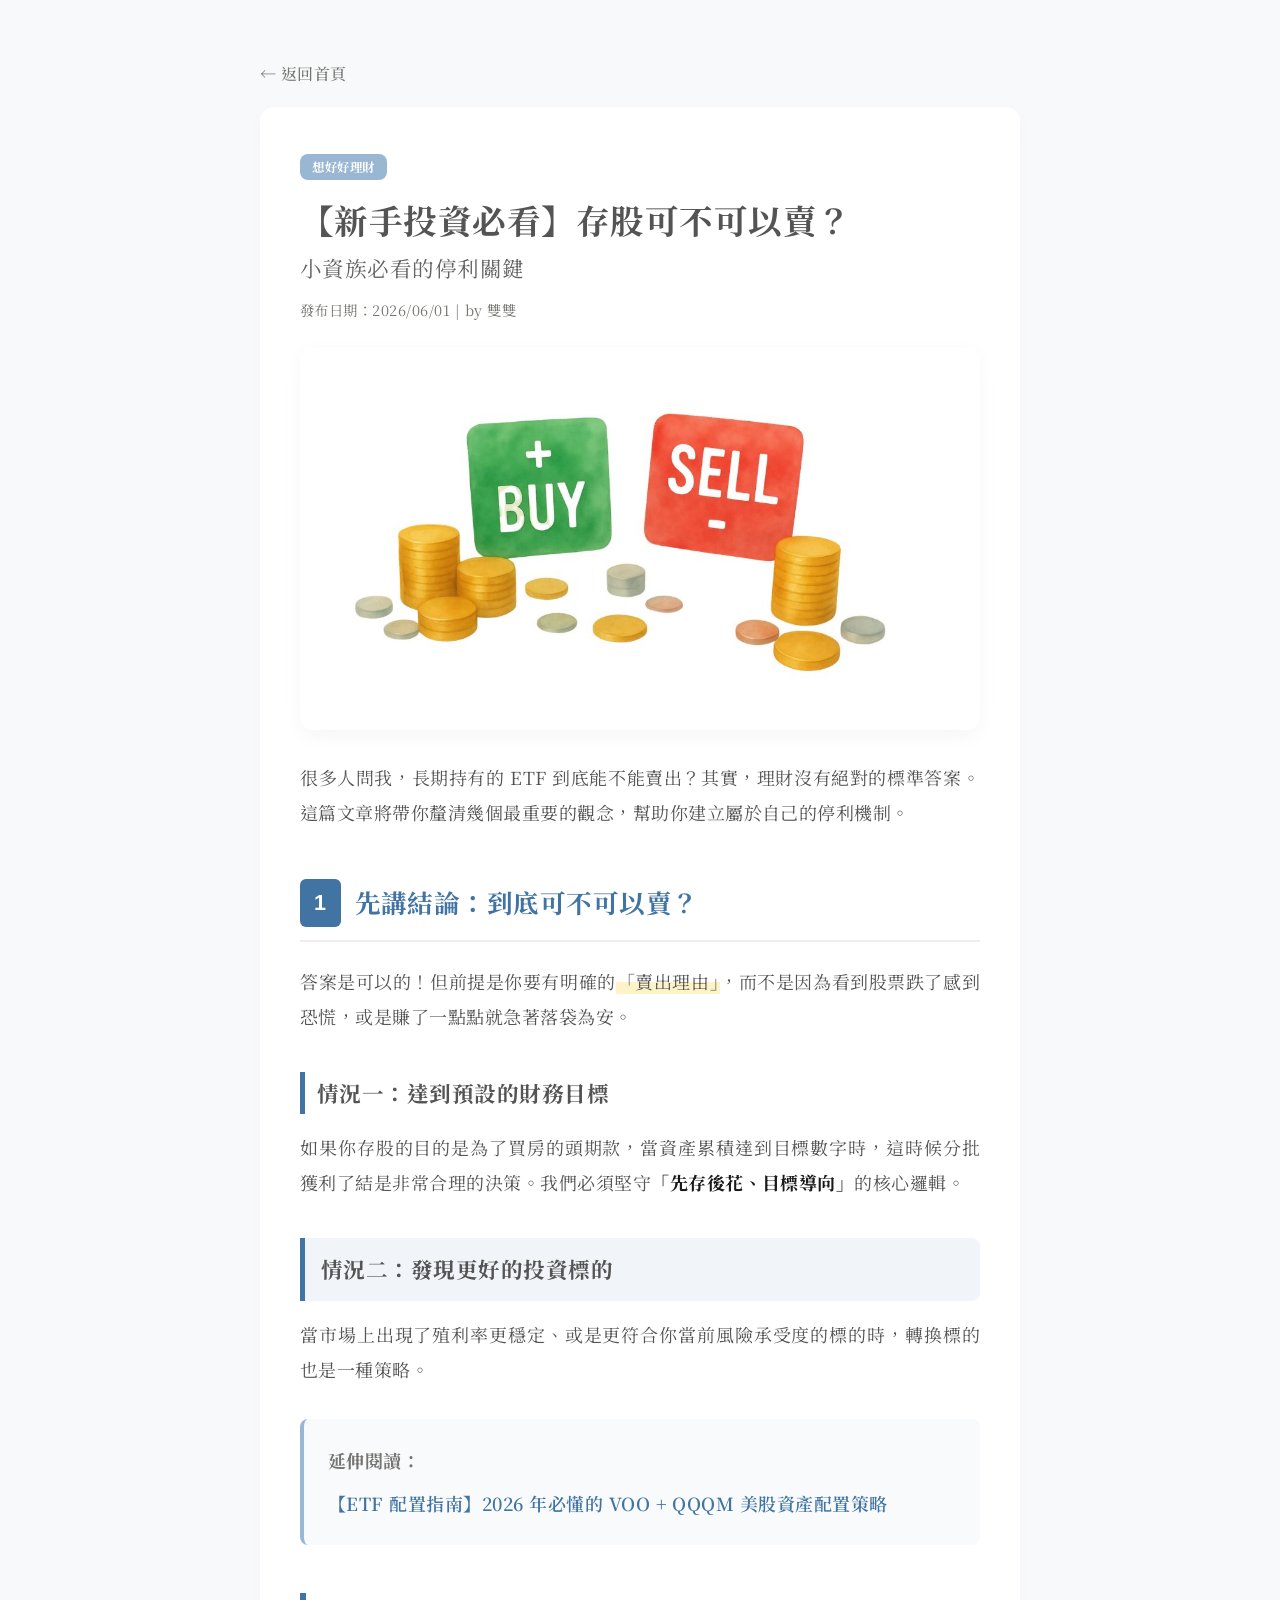
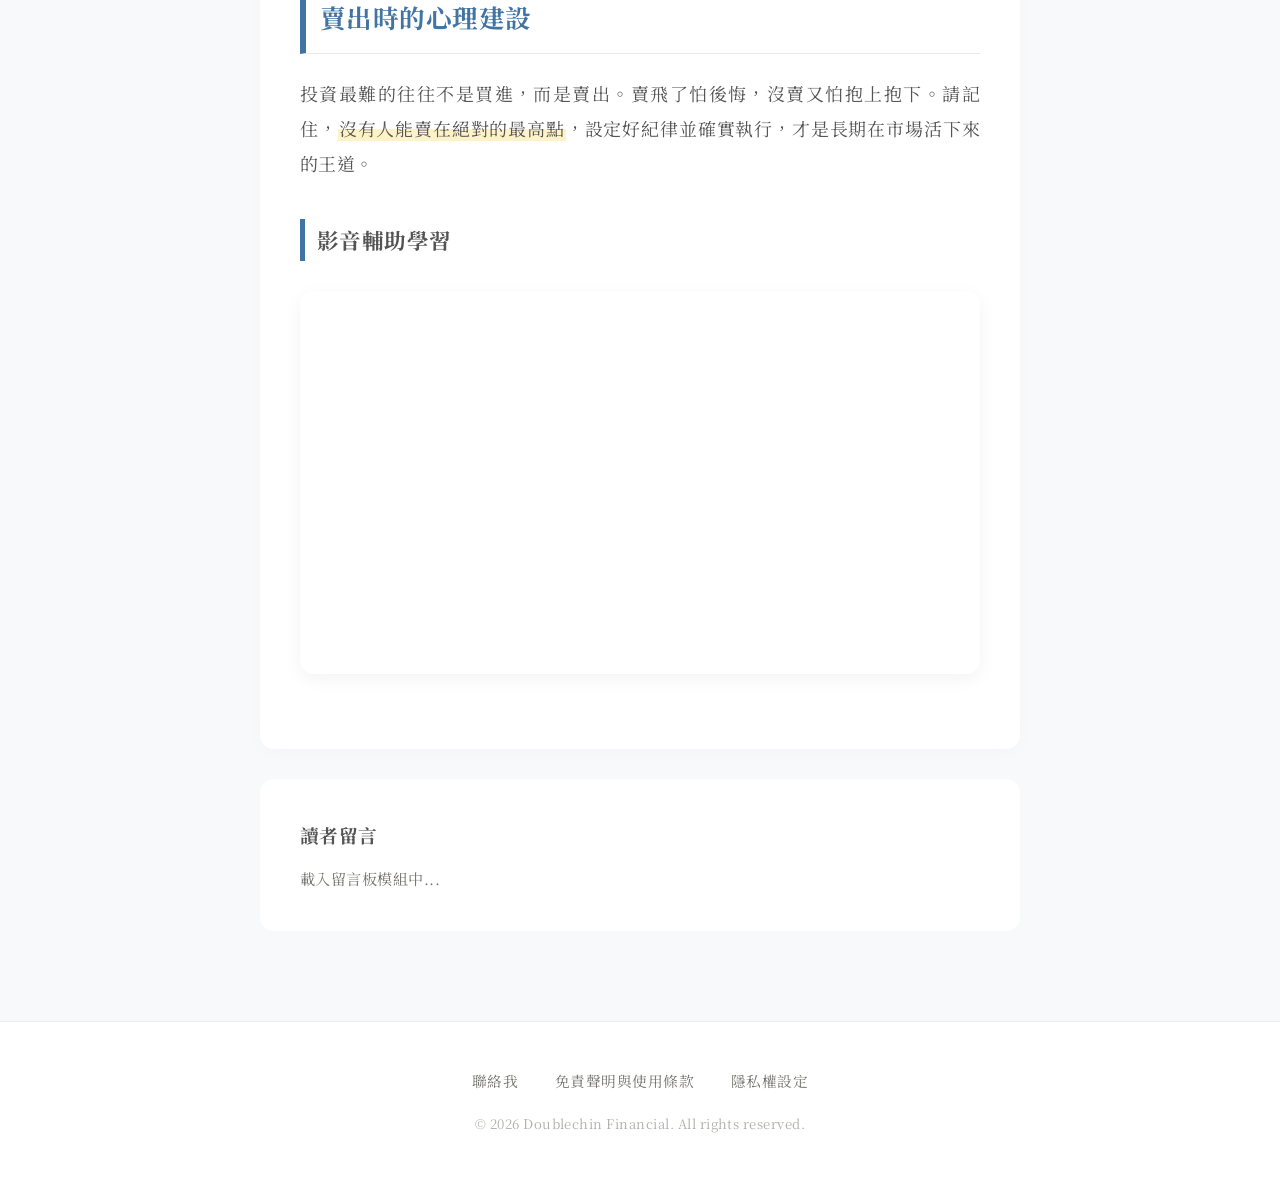
==== commit c55c2b3f: "Update article-template.html" ====
--- a/article-template.html
+++ b/article-template.html
@@ -22,7 +22,7 @@
             <span class="tag tag-blue">想好好理財</span>
             <h1 style="color: var(--text-title); margin: 18px 0 10px 0; font-size: 2.1rem; line-height: 1.35; font-weight: 700;">【新手投資必看】存股可不可以賣？</h1>
             <h2 style="color: var(--text-light); margin: 0 0 15px 0; font-size: 1.35rem; font-weight: 400; line-height: 1.4;">小資族必看的停利關鍵</h2>
-            <p style="color: var(--gray-4); font-size: 0.9rem; margin-bottom: 25px;">發布日期：2026/06/01 | by 雙雙</p>
+            <p style="color: var(--gray-3); font-size: 0.9rem; margin-bottom: 25px;">發布日期：2026/06/01 | by 雙雙</p>
             
             <img src="存股可不可以賣.jpg" alt="存股可不可以賣首圖" class="article-hero-img">
             
--- a/style.css
+++ b/style.css
@@ -6,9 +6,9 @@
     --main-font: 'Noto Serif TC', -apple-system, BlinkMacSystemFont, "Segoe UI", Roboto, sans-serif;
     
     /* 專業標題與內文字流設定 */
-    --text-title: #3A3935;
-    --text-body: #4E4E4E;
-    --text-light: #6C6C6C;
+    --text-title: #3839B;
+    --text-body: #545454;
+    --text-light: #646464;
     
     /* 極簡多維背景色 */
     --bg-white: #ffffff;
@@ -23,7 +23,7 @@
     
     /* 精緻重點裝飾色 */
     --accent-blue: #4274A3;
-    --accent-yellow-light: rgba(254, 243, 199, 0.7);
+    --accent-yellow-light: #FFEB85;
     
     /* 高級圓角柔化設定 */
     --radius-sm: 8px;
@@ -174,7 +174,7 @@
 .article-h2-num .step-num { background-color: var(--accent-blue); color: var(--bg-white); padding: 3px 14px; border-radius: 6px; font-size: 1.35rem; font-family: Arial, sans-serif; }
 
 /* 模組 B：優雅左側帶藍色粗邊框與底部細線大標題 */
-.article-h2-line { font-size: 1.6rem; color: var(--text-title); border-left: 6px solid var(--accent-blue); border-bottom: 1px solid #EAEAEA; padding-left: 14px; padding-bottom: 10px; margin: 48px 0 22px 0; font-weight: 700; }
+.article-h2-line { font-size: 1.6rem; color: var(--accent-blue); border-left: 6px solid var(--accent-blue); border-bottom: 1px solid #EAEAEA; padding-left: 14px; padding-bottom: 10px; margin: 48px 0 22px 0; font-weight: 700; }
 
 /* 模組 A：原版左側藍色粗線次標題 */
 .article-h3 { font-size: 1.35rem; color: var(--text-title); border-left: 5px solid var(--accent-blue); padding-left: 12px; margin: 38px 0 16px 0; font-weight: 700; background: transparent; }
@@ -184,7 +184,7 @@
 
 /* 畫重點高質感模組 */
 .article-body strong { color: #1A1A1A; font-weight: 700; }
-.mark-yellow { background: linear-gradient(to bottom, transparent 55%, rgba(254, 243, 199, 0.85) 55%); display: inline; padding: 0 2px; }
+.mark-yellow { background: linear-gradient(to bottom, transparent 55%, rgba(254, 243, 199, 1) 55%); display: inline; padding: 0 1px; }
 
 /* 延伸閱讀/重點提示精緻沙盒區塊 */
 .info-box { background-color: #F8FAFC; padding: 24px; border-radius: var(--radius-sm); margin: 32px 0; border-left: 4px solid var(--morandi-blue); box-shadow: inset 0 1px 3px rgba(0,0,0,0.01); }
